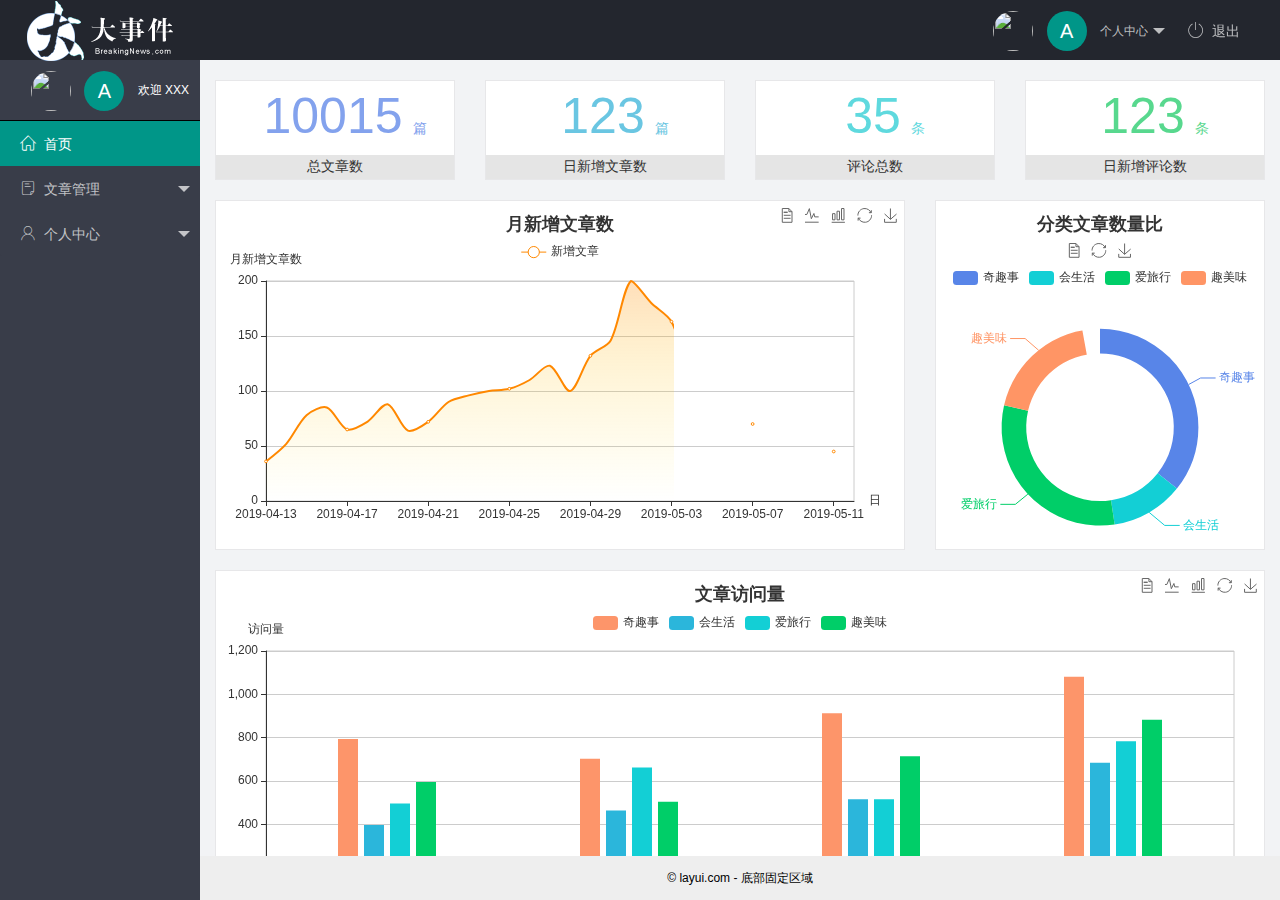
==== index.html @ 92e8a19d "主页功能完成" ====
<!DOCTYPE html>
<html>

<head>
    <meta charset="utf-8">
    <meta name="viewport" content="width=device-width, initial-scale=1, maximum-scale=1">
    <title>第四个</title>
    <!-- 引入layui的样式 -->
    <link rel="stylesheet" href="/assets/lib/layui/css/layui.css">
    <!-- 引入字体图标库 -->
    <link rel="stylesheet" href="/assets/fonts/iconfont.css">
    <!-- 引入自己的样式 -->
    <link rel="stylesheet" href="/assets/css/index.css">
</head>

<body class="layui-layout-body">
    <div class="layui-layout layui-layout-admin">
        <div class="layui-header">
            <div class="layui-logo">
                <img src="/assets/images/logo.png" alt="">
            </div>
            <!-- 头部区域（可配合layui已有的水平导航） -->
            <ul class="layui-nav layui-layout-right" >
                <li class="layui-nav-item">
                    <!-- 顶部头像区域 -->
                    <a href="javascript:;" class="userinfo">
                        <img src="http://t.cn/RCzsdCq" class="layui-nav-img">
                        <div class="text-avatar">A</div>
                        个人中心
                    </a>
                    <dl class="layui-nav-child">
                        <dd><a href="">基本资料</a></dd>
                        <dd><a href="">更换头像</a></dd>
                        <dd><a href="">重置密码</a></dd>
                    </dl>
                </li>
                <li class="layui-nav-item"><a href="javascript:;" id="btnLogout"><span class="iconfont icon-tuichu"></span>退出</a></li>
            </ul>
        </div>

        <div class="layui-side layui-bg-black">
            <div class="layui-side-scroll">
                <!-- 侧边栏头像区域 -->
                <div class="userinfo">
                    <img src="http://t.cn/RCzsdCq" class="layui-nav-img">
                    <div class="text-avatar">A</div>
                    <span id="welcome">欢迎 XXX</span>
                </div>
                <!-- 左侧导航区域（可配合layui已有的垂直导航） -->
                <ul class="layui-nav layui-nav-tree" lay-filter="test" lay-shrink="all">
                    <li class="layui-nav-item layui-this"><a href="/home/dashboard.html" target="fm"><span class="iconfont icon-home"></span>首页</a></li>
                    <li class="layui-nav-item">
                        <a class="" href="javascript:;"><span class="iconfont icon-16"></span>文章管理</a>
                        <dl class="layui-nav-child">
                            <dd><a href="javascript:;"><i class="layui-icon layui-icon-app"></i>文章类别</a></dd>
                            <dd><a href="javascript:;"><i class="layui-icon layui-icon-app"></i>文章列表</a></dd>
                            <dd><a href="javascript:;"><i class="layui-icon layui-icon-app"></i>发表文章</a></dd>
                        </dl>
                    </li>
                    <li class="layui-nav-item">
                        <a href="javascript:;"><span class="iconfont icon-user"></span>个人中心</a>
                        <dl class="layui-nav-child">
                            <dd><a href="javascript:;"><i class="layui-icon layui-icon-app"></i>基本资料</a></dd>
                            <dd><a href="javascript:;"><i class="layui-icon layui-icon-app"></i>更换头像</a></dd>
                            <dd><a href="javascript:;"><i class="layui-icon layui-icon-app"></i>重置密码</a></dd>
                        </dl>
                    </li>
                </ul>
            </div>
        </div>

        <div class="layui-body">
            <!-- 内容主体区域 -->
           <iframe name="fm" src="/home/dashboard.html" frameborder="0"></iframe>
        </div>

        <div class="layui-footer">
            <!-- 底部固定区域 -->
            © layui.com - 底部固定区域
        </div>
    </div>
    <!-- 引入layui的样式 -->
    <script src="/assets/lib/layui/layui.all.js"></script>
    <!-- 引入JQ -->
    <script src="/assets/lib/jquery.js"></script>
    <!-- 引入baseAPI -->
    <script src="/assets/js/baseAPI.js"></script>
    <!-- 引入自己的样式 -->
    <script src="/assets/js/index.js"></script>
</body>

</html>
---- assets/lib/layui/css/layui.css ----
/** layui-v2.5.5 MIT License By https://www.layui.com */
 .layui-inline,img{display:inline-block;vertical-align:middle}h1,h2,h3,h4,h5,h6{font-weight:400}.layui-edge,.layui-header,.layui-inline,.layui-main{position:relative}.layui-body,.layui-edge,.layui-elip{overflow:hidden}.layui-btn,.layui-edge,.layui-inline,img{vertical-align:middle}.layui-btn,.layui-disabled,.layui-icon,.layui-unselect{-moz-user-select:none;-webkit-user-select:none;-ms-user-select:none}.layui-elip,.layui-form-checkbox span,.layui-form-pane .layui-form-label{text-overflow:ellipsis;white-space:nowrap}.layui-breadcrumb,.layui-tree-btnGroup{visibility:hidden}blockquote,body,button,dd,div,dl,dt,form,h1,h2,h3,h4,h5,h6,input,li,ol,p,pre,td,textarea,th,ul{margin:0;padding:0;-webkit-tap-highlight-color:rgba(0,0,0,0)}a:active,a:hover{outline:0}img{border:none}li{list-style:none}table{border-collapse:collapse;border-spacing:0}h4,h5,h6{font-size:100%}button,input,optgroup,option,select,textarea{font-family:inherit;font-size:inherit;font-style:inherit;font-weight:inherit;outline:0}pre{white-space:pre-wrap;white-space:-moz-pre-wrap;white-space:-pre-wrap;white-space:-o-pre-wrap;word-wrap:break-word}body{line-height:24px;font:14px Helvetica Neue,Helvetica,PingFang SC,Tahoma,Arial,sans-serif}hr{height:1px;margin:10px 0;border:0;clear:both}a{color:#333;text-decoration:none}a:hover{color:#777}a cite{font-style:normal;*cursor:pointer}.layui-border-box,.layui-border-box *{box-sizing:border-box}.layui-box,.layui-box *{box-sizing:content-box}.layui-clear{clear:both;*zoom:1}.layui-clear:after{content:'\20';clear:both;*zoom:1;display:block;height:0}.layui-inline{*display:inline;*zoom:1}.layui-edge{display:inline-block;width:0;height:0;border-width:6px;border-style:dashed;border-color:transparent}.layui-edge-top{top:-4px;border-bottom-color:#999;border-bottom-style:solid}.layui-edge-right{border-left-color:#999;border-left-style:solid}.layui-edge-bottom{top:2px;border-top-color:#999;border-top-style:solid}.layui-edge-left{border-right-color:#999;border-right-style:solid}.layui-disabled,.layui-disabled:hover{color:#d2d2d2!important;cursor:not-allowed!important}.layui-circle{border-radius:100%}.layui-show{display:block!important}.layui-hide{display:none!important}@font-face{font-family:layui-icon;src:url(../font/iconfont.eot?v=250);src:url(../font/iconfont.eot?v=250#iefix) format('embedded-opentype'),url(../font/iconfont.woff2?v=250) format('woff2'),url(../font/iconfont.woff?v=250) format('woff'),url(../font/iconfont.ttf?v=250) format('truetype'),url(../font/iconfont.svg?v=250#layui-icon) format('svg')}.layui-icon{font-family:layui-icon!important;font-size:16px;font-style:normal;-webkit-font-smoothing:antialiased;-moz-osx-font-smoothing:grayscale}.layui-icon-reply-fill:before{content:"\e611"}.layui-icon-set-fill:before{content:"\e614"}.layui-icon-menu-fill:before{content:"\e60f"}.layui-icon-search:before{content:"\e615"}.layui-icon-share:before{content:"\e641"}.layui-icon-set-sm:before{content:"\e620"}.layui-icon-engine:before{content:"\e628"}.layui-icon-close:before{content:"\1006"}.layui-icon-close-fill:before{content:"\1007"}.layui-icon-chart-screen:before{content:"\e629"}.layui-icon-star:before{content:"\e600"}.layui-icon-circle-dot:before{content:"\e617"}.layui-icon-chat:before{content:"\e606"}.layui-icon-release:before{content:"\e609"}.layui-icon-list:before{content:"\e60a"}.layui-icon-chart:before{content:"\e62c"}.layui-icon-ok-circle:before{content:"\1005"}.layui-icon-layim-theme:before{content:"\e61b"}.layui-icon-table:before{content:"\e62d"}.layui-icon-right:before{content:"\e602"}.layui-icon-left:before{content:"\e603"}.layui-icon-cart-simple:before{content:"\e698"}.layui-icon-face-cry:before{content:"\e69c"}.layui-icon-face-smile:before{content:"\e6af"}.layui-icon-survey:before{content:"\e6b2"}.layui-icon-tree:before{content:"\e62e"}.layui-icon-upload-circle:before{content:"\e62f"}.layui-icon-add-circle:before{content:"\e61f"}.layui-icon-download-circle:before{content:"\e601"}.layui-icon-templeate-1:before{content:"\e630"}.layui-icon-util:before{content:"\e631"}.layui-icon-face-surprised:before{content:"\e664"}.layui-icon-edit:before{content:"\e642"}.layui-icon-speaker:before{content:"\e645"}.layui-icon-down:before{content:"\e61a"}.layui-icon-file:before{content:"\e621"}.layui-icon-layouts:before{content:"\e632"}.layui-icon-rate-half:before{content:"\e6c9"}.layui-icon-add-circle-fine:before{content:"\e608"}.layui-icon-prev-circle:before{content:"\e633"}.layui-icon-read:before{content:"\e705"}.layui-icon-404:before{content:"\e61c"}.layui-icon-carousel:before{content:"\e634"}.layui-icon-help:before{content:"\e607"}.layui-icon-code-circle:before{content:"\e635"}.layui-icon-water:before{content:"\e636"}.layui-icon-username:before{content:"\e66f"}.layui-icon-find-fill:before{content:"\e670"}.layui-icon-about:before{content:"\e60b"}.layui-icon-location:before{content:"\e715"}.layui-icon-up:before{content:"\e619"}.layui-icon-pause:before{content:"\e651"}.layui-icon-date:before{content:"\e637"}.layui-icon-layim-uploadfile:before{content:"\e61d"}.layui-icon-delete:before{content:"\e640"}.layui-icon-play:before{content:"\e652"}.layui-icon-top:before{content:"\e604"}.layui-icon-friends:before{content:"\e612"}.layui-icon-refresh-3:before{content:"\e9aa"}.layui-icon-ok:before{content:"\e605"}.layui-icon-layer:before{content:"\e638"}.layui-icon-face-smile-fine:before{content:"\e60c"}.layui-icon-dollar:before{content:"\e659"}.layui-icon-group:before{content:"\e613"}.layui-icon-layim-download:before{content:"\e61e"}.layui-icon-picture-fine:before{content:"\e60d"}.layui-icon-link:before{content:"\e64c"}.layui-icon-diamond:before{content:"\e735"}.layui-icon-log:before{content:"\e60e"}.layui-icon-rate-solid:before{content:"\e67a"}.layui-icon-fonts-del:before{content:"\e64f"}.layui-icon-unlink:before{content:"\e64d"}.layui-icon-fonts-clear:before{content:"\e639"}.layui-icon-triangle-r:before{content:"\e623"}.layui-icon-circle:before{content:"\e63f"}.layui-icon-radio:before{content:"\e643"}.layui-icon-align-center:before{content:"\e647"}.layui-icon-align-right:before{content:"\e648"}.layui-icon-align-left:before{content:"\e649"}.layui-icon-loading-1:before{content:"\e63e"}.layui-icon-return:before{content:"\e65c"}.layui-icon-fonts-strong:before{content:"\e62b"}.layui-icon-upload:before{content:"\e67c"}.layui-icon-dialogue:before{content:"\e63a"}.layui-icon-video:before{content:"\e6ed"}.layui-icon-headset:before{content:"\e6fc"}.layui-icon-cellphone-fine:before{content:"\e63b"}.layui-icon-add-1:before{content:"\e654"}.layui-icon-face-smile-b:before{content:"\e650"}.layui-icon-fonts-html:before{content:"\e64b"}.layui-icon-form:before{content:"\e63c"}.layui-icon-cart:before{content:"\e657"}.layui-icon-camera-fill:before{content:"\e65d"}.layui-icon-tabs:before{content:"\e62a"}.layui-icon-fonts-code:before{content:"\e64e"}.layui-icon-fire:before{content:"\e756"}.layui-icon-set:before{content:"\e716"}.layui-icon-fonts-u:before{content:"\e646"}.layui-icon-triangle-d:before{content:"\e625"}.layui-icon-tips:before{content:"\e702"}.layui-icon-picture:before{content:"\e64a"}.layui-icon-more-vertical:before{content:"\e671"}.layui-icon-flag:before{content:"\e66c"}.layui-icon-loading:before{content:"\e63d"}.layui-icon-fonts-i:before{content:"\e644"}.layui-icon-refresh-1:before{content:"\e666"}.layui-icon-rmb:before{content:"\e65e"}.layui-icon-home:before{content:"\e68e"}.layui-icon-user:before{content:"\e770"}.layui-icon-notice:before{content:"\e667"}.layui-icon-login-weibo:before{content:"\e675"}.layui-icon-voice:before{content:"\e688"}.layui-icon-upload-drag:before{content:"\e681"}.layui-icon-login-qq:before{content:"\e676"}.layui-icon-snowflake:before{content:"\e6b1"}.layui-icon-file-b:before{content:"\e655"}.layui-icon-template:before{content:"\e663"}.layui-icon-auz:before{content:"\e672"}.layui-icon-console:before{content:"\e665"}.layui-icon-app:before{content:"\e653"}.layui-icon-prev:before{content:"\e65a"}.layui-icon-website:before{content:"\e7ae"}.layui-icon-next:before{content:"\e65b"}.layui-icon-component:before{content:"\e857"}.layui-icon-more:before{content:"\e65f"}.layui-icon-login-wechat:before{content:"\e677"}.layui-icon-shrink-right:before{content:"\e668"}.layui-icon-spread-left:before{content:"\e66b"}.layui-icon-camera:before{content:"\e660"}.layui-icon-note:before{content:"\e66e"}.layui-icon-refresh:before{content:"\e669"}.layui-icon-female:before{content:"\e661"}.layui-icon-male:before{content:"\e662"}.layui-icon-password:before{content:"\e673"}.layui-icon-senior:before{content:"\e674"}.layui-icon-theme:before{content:"\e66a"}.layui-icon-tread:before{content:"\e6c5"}.layui-icon-praise:before{content:"\e6c6"}.layui-icon-star-fill:before{content:"\e658"}.layui-icon-rate:before{content:"\e67b"}.layui-icon-template-1:before{content:"\e656"}.layui-icon-vercode:before{content:"\e679"}.layui-icon-cellphone:before{content:"\e678"}.layui-icon-screen-full:before{content:"\e622"}.layui-icon-screen-restore:before{content:"\e758"}.layui-icon-cols:before{content:"\e610"}.layui-icon-export:before{content:"\e67d"}.layui-icon-print:before{content:"\e66d"}.layui-icon-slider:before{content:"\e714"}.layui-icon-addition:before{content:"\e624"}.layui-icon-subtraction:before{content:"\e67e"}.layui-icon-service:before{content:"\e626"}.layui-icon-transfer:before{content:"\e691"}.layui-main{width:1140px;margin:0 auto}.layui-header{z-index:1000;height:60px}.layui-header a:hover{transition:all .5s;-webkit-transition:all .5s}.layui-side{position:fixed;left:0;top:0;bottom:0;z-index:999;width:200px;overflow-x:hidden}.layui-side-scroll{position:relative;width:220px;height:100%;overflow-x:hidden}.layui-body{position:absolute;left:200px;right:0;top:0;bottom:0;z-index:998;width:auto;overflow-y:auto;box-sizing:border-box}.layui-layout-body{overflow:hidden}.layui-layout-admin .layui-header{background-color:#23262E}.layui-layout-admin .layui-side{top:60px;width:200px;overflow-x:hidden}.layui-layout-admin .layui-body{position:fixed;top:60px;bottom:44px}.layui-layout-admin .layui-main{width:auto;margin:0 15px}.layui-layout-admin .layui-footer{position:fixed;left:200px;right:0;bottom:0;height:44px;line-height:44px;padding:0 15px;background-color:#eee}.layui-layout-admin .layui-logo{position:absolute;left:0;top:0;width:200px;height:100%;line-height:60px;text-align:center;color:#009688;font-size:16px}.layui-layout-admin .layui-header .layui-nav{background:0 0}.layui-layout-left{position:absolute!important;left:200px;top:0}.layui-layout-right{position:absolute!important;right:0;top:0}.layui-container{position:relative;margin:0 auto;padding:0 15px;box-sizing:border-box}.layui-fluid{position:relative;margin:0 auto;padding:0 15px}.layui-row:after,.layui-row:before{content:'';display:block;clear:both}.layui-col-lg1,.layui-col-lg10,.layui-col-lg11,.layui-col-lg12,.layui-col-lg2,.layui-col-lg3,.layui-col-lg4,.layui-col-lg5,.layui-col-lg6,.layui-col-lg7,.layui-col-lg8,.layui-col-lg9,.layui-col-md1,.layui-col-md10,.layui-col-md11,.layui-col-md12,.layui-col-md2,.layui-col-md3,.layui-col-md4,.layui-col-md5,.layui-col-md6,.layui-col-md7,.layui-col-md8,.layui-col-md9,.layui-col-sm1,.layui-col-sm10,.layui-col-sm11,.layui-col-sm12,.layui-col-sm2,.layui-col-sm3,.layui-col-sm4,.layui-col-sm5,.layui-col-sm6,.layui-col-sm7,.layui-col-sm8,.layui-col-sm9,.layui-col-xs1,.layui-col-xs10,.layui-col-xs11,.layui-col-xs12,.layui-col-xs2,.layui-col-xs3,.layui-col-xs4,.layui-col-xs5,.layui-col-xs6,.layui-col-xs7,.layui-col-xs8,.layui-col-xs9{position:relative;display:block;box-sizing:border-box}.layui-col-xs1,.layui-col-xs10,.layui-col-xs11,.layui-col-xs12,.layui-col-xs2,.layui-col-xs3,.layui-col-xs4,.layui-col-xs5,.layui-col-xs6,.layui-col-xs7,.layui-col-xs8,.layui-col-xs9{float:left}.layui-col-xs1{width:8.33333333%}.layui-col-xs2{width:16.66666667%}.layui-col-xs3{width:25%}.layui-col-xs4{width:33.33333333%}.layui-col-xs5{width:41.66666667%}.layui-col-xs6{width:50%}.layui-col-xs7{width:58.33333333%}.layui-col-xs8{width:66.66666667%}.layui-col-xs9{width:75%}.layui-col-xs10{width:83.33333333%}.layui-col-xs11{width:91.66666667%}.layui-col-xs12{width:100%}.layui-col-xs-offset1{margin-left:8.33333333%}.layui-col-xs-offset2{margin-left:16.66666667%}.layui-col-xs-offset3{margin-left:25%}.layui-col-xs-offset4{margin-left:33.33333333%}.layui-col-xs-offset5{margin-left:41.66666667%}.layui-col-xs-offset6{margin-left:50%}.layui-col-xs-offset7{margin-left:58.33333333%}.layui-col-xs-offset8{margin-left:66.66666667%}.layui-col-xs-offset9{margin-left:75%}.layui-col-xs-offset10{margin-left:83.33333333%}.layui-col-xs-offset11{margin-left:91.66666667%}.layui-col-xs-offset12{margin-left:100%}@media screen and (max-width:768px){.layui-hide-xs{display:none!important}.layui-show-xs-block{display:block!important}.layui-show-xs-inline{display:inline!important}.layui-show-xs-inline-block{display:inline-block!important}}@media screen and (min-width:768px){.layui-container{width:750px}.layui-hide-sm{display:none!important}.layui-show-sm-block{display:block!important}.layui-show-sm-inline{display:inline!important}.layui-show-sm-inline-block{display:inline-block!important}.layui-col-sm1,.layui-col-sm10,.layui-col-sm11,.layui-col-sm12,.layui-col-sm2,.layui-col-sm3,.layui-col-sm4,.layui-col-sm5,.layui-col-sm6,.layui-col-sm7,.layui-col-sm8,.layui-col-sm9{float:left}.layui-col-sm1{width:8.33333333%}.layui-col-sm2{width:16.66666667%}.layui-col-sm3{width:25%}.layui-col-sm4{width:33.33333333%}.layui-col-sm5{width:41.66666667%}.layui-col-sm6{width:50%}.layui-col-sm7{width:58.33333333%}.layui-col-sm8{width:66.66666667%}.layui-col-sm9{width:75%}.layui-col-sm10{width:83.33333333%}.layui-col-sm11{width:91.66666667%}.layui-col-sm12{width:100%}.layui-col-sm-offset1{margin-left:8.33333333%}.layui-col-sm-offset2{margin-left:16.66666667%}.layui-col-sm-offset3{margin-left:25%}.layui-col-sm-offset4{margin-left:33.33333333%}.layui-col-sm-offset5{margin-left:41.66666667%}.layui-col-sm-offset6{margin-left:50%}.layui-col-sm-offset7{margin-left:58.33333333%}.layui-col-sm-offset8{margin-left:66.66666667%}.layui-col-sm-offset9{margin-left:75%}.layui-col-sm-offset10{margin-left:83.33333333%}.layui-col-sm-offset11{margin-left:91.66666667%}.layui-col-sm-offset12{margin-left:100%}}@media screen and (min-width:992px){.layui-container{width:970px}.layui-hide-md{display:none!important}.layui-show-md-block{display:block!important}.layui-show-md-inline{display:inline!important}.layui-show-md-inline-block{display:inline-block!important}.layui-col-md1,.layui-col-md10,.layui-col-md11,.layui-col-md12,.layui-col-md2,.layui-col-md3,.layui-col-md4,.layui-col-md5,.layui-col-md6,.layui-col-md7,.layui-col-md8,.layui-col-md9{float:left}.layui-col-md1{width:8.33333333%}.layui-col-md2{width:16.66666667%}.layui-col-md3{width:25%}.layui-col-md4{width:33.33333333%}.layui-col-md5{width:41.66666667%}.layui-col-md6{width:50%}.layui-col-md7{width:58.33333333%}.layui-col-md8{width:66.66666667%}.layui-col-md9{width:75%}.layui-col-md10{width:83.33333333%}.layui-col-md11{width:91.66666667%}.layui-col-md12{width:100%}.layui-col-md-offset1{margin-left:8.33333333%}.layui-col-md-offset2{margin-left:16.66666667%}.layui-col-md-offset3{margin-left:25%}.layui-col-md-offset4{margin-left:33.33333333%}.layui-col-md-offset5{margin-left:41.66666667%}.layui-col-md-offset6{margin-left:50%}.layui-col-md-offset7{margin-left:58.33333333%}.layui-col-md-offset8{margin-left:66.66666667%}.layui-col-md-offset9{margin-left:75%}.layui-col-md-offset10{margin-left:83.33333333%}.layui-col-md-offset11{margin-left:91.66666667%}.layui-col-md-offset12{margin-left:100%}}@media screen and (min-width:1200px){.layui-container{width:1170px}.layui-hide-lg{display:none!important}.layui-show-lg-block{display:block!important}.layui-show-lg-inline{display:inline!important}.layui-show-lg-inline-block{display:inline-block!important}.layui-col-lg1,.layui-col-lg10,.layui-col-lg11,.layui-col-lg12,.layui-col-lg2,.layui-col-lg3,.layui-col-lg4,.layui-col-lg5,.layui-col-lg6,.layui-col-lg7,.layui-col-lg8,.layui-col-lg9{float:left}.layui-col-lg1{width:8.33333333%}.layui-col-lg2{width:16.66666667%}.layui-col-lg3{width:25%}.layui-col-lg4{width:33.33333333%}.layui-col-lg5{width:41.66666667%}.layui-col-lg6{width:50%}.layui-col-lg7{width:58.33333333%}.layui-col-lg8{width:66.66666667%}.layui-col-lg9{width:75%}.layui-col-lg10{width:83.33333333%}.layui-col-lg11{width:91.66666667%}.layui-col-lg12{width:100%}.layui-col-lg-offset1{margin-left:8.33333333%}.layui-col-lg-offset2{margin-left:16.66666667%}.layui-col-lg-offset3{margin-left:25%}.layui-col-lg-offset4{margin-left:33.33333333%}.layui-col-lg-offset5{margin-left:41.66666667%}.layui-col-lg-offset6{margin-left:50%}.layui-col-lg-offset7{margin-left:58.33333333%}.layui-col-lg-offset8{margin-left:66.66666667%}.layui-col-lg-offset9{margin-left:75%}.layui-col-lg-offset10{margin-left:83.33333333%}.layui-col-lg-offset11{margin-left:91.66666667%}.layui-col-lg-offset12{margin-left:100%}}.layui-col-space1{margin:-.5px}.layui-col-space1>*{padding:.5px}.layui-col-space3{margin:-1.5px}.layui-col-space3>*{padding:1.5px}.layui-col-space5{margin:-2.5px}.layui-col-space5>*{padding:2.5px}.layui-col-space8{margin:-3.5px}.layui-col-space8>*{padding:3.5px}.layui-col-space10{margin:-5px}.layui-col-space10>*{padding:5px}.layui-col-space12{margin:-6px}.layui-col-space12>*{padding:6px}.layui-col-space15{margin:-7.5px}.layui-col-space15>*{padding:7.5px}.layui-col-space18{margin:-9px}.layui-col-space18>*{padding:9px}.layui-col-space20{margin:-10px}.layui-col-space20>*{padding:10px}.layui-col-space22{margin:-11px}.layui-col-space22>*{padding:11px}.layui-col-space25{margin:-12.5px}.layui-col-space25>*{padding:12.5px}.layui-col-space30{margin:-15px}.layui-col-space30>*{padding:15px}.layui-btn,.layui-input,.layui-select,.layui-textarea,.layui-upload-button{outline:0;-webkit-appearance:none;transition:all .3s;-webkit-transition:all .3s;box-sizing:border-box}.layui-elem-quote{margin-bottom:10px;padding:15px;line-height:22px;border-left:5px solid #009688;border-radius:0 2px 2px 0;background-color:#f2f2f2}.layui-quote-nm{border-style:solid;border-width:1px 1px 1px 5px;background:0 0}.layui-elem-field{margin-bottom:10px;padding:0;border-width:1px;border-style:solid}.layui-elem-field legend{margin-left:20px;padding:0 10px;font-size:20px;font-weight:300}.layui-field-title{margin:10px 0 20px;border-width:1px 0 0}.layui-field-box{padding:10px 15px}.layui-field-title .layui-field-box{padding:10px 0}.layui-progress{position:relative;height:6px;border-radius:20px;background-color:#e2e2e2}.layui-progress-bar{position:absolute;left:0;top:0;width:0;max-width:100%;height:6px;border-radius:20px;text-align:right;background-color:#5FB878;transition:all .3s;-webkit-transition:all .3s}.layui-progress-big,.layui-progress-big .layui-progress-bar{height:18px;line-height:18px}.layui-progress-text{position:relative;top:-20px;line-height:18px;font-size:12px;color:#666}.layui-progress-big .layui-progress-text{position:static;padding:0 10px;color:#fff}.layui-collapse{border-width:1px;border-style:solid;border-radius:2px}.layui-colla-content,.layui-colla-item{border-top-width:1px;border-top-style:solid}.layui-colla-item:first-child{border-top:none}.layui-colla-title{position:relative;height:42px;line-height:42px;padding:0 15px 0 35px;color:#333;background-color:#f2f2f2;cursor:pointer;font-size:14px;overflow:hidden}.layui-colla-content{display:none;padding:10px 15px;line-height:22px;color:#666}.layui-colla-icon{position:absolute;left:15px;top:0;font-size:14px}.layui-card{margin-bottom:15px;border-radius:2px;background-color:#fff;box-shadow:0 1px 2px 0 rgba(0,0,0,.05)}.layui-card:last-child{margin-bottom:0}.layui-card-header{position:relative;height:42px;line-height:42px;padding:0 15px;border-bottom:1px solid #f6f6f6;color:#333;border-radius:2px 2px 0 0;font-size:14px}.layui-bg-black,.layui-bg-blue,.layui-bg-cyan,.layui-bg-green,.layui-bg-orange,.layui-bg-red{color:#fff!important}.layui-card-body{position:relative;padding:10px 15px;line-height:24px}.layui-card-body[pad15]{padding:15px}.layui-card-body[pad20]{padding:20px}.layui-card-body .layui-table{margin:5px 0}.layui-card .layui-tab{margin:0}.layui-panel-window{position:relative;padding:15px;border-radius:0;border-top:5px solid #E6E6E6;background-color:#fff}.layui-auxiliar-moving{position:fixed;left:0;right:0;top:0;bottom:0;width:100%;height:100%;background:0 0;z-index:9999999999}.layui-form-label,.layui-form-mid,.layui-form-select,.layui-input-block,.layui-input-inline,.layui-textarea{position:relative}.layui-bg-red{background-color:#FF5722!important}.layui-bg-orange{background-color:#FFB800!important}.layui-bg-green{background-color:#009688!important}.layui-bg-cyan{background-color:#2F4056!important}.layui-bg-blue{background-color:#1E9FFF!important}.layui-bg-black{background-color:#393D49!important}.layui-bg-gray{background-color:#eee!important;color:#666!important}.layui-badge-rim,.layui-colla-content,.layui-colla-item,.layui-collapse,.layui-elem-field,.layui-form-pane .layui-form-item[pane],.layui-form-pane .layui-form-label,.layui-input,.layui-layedit,.layui-layedit-tool,.layui-quote-nm,.layui-select,.layui-tab-bar,.layui-tab-card,.layui-tab-title,.layui-tab-title .layui-this:after,.layui-textarea{border-color:#e6e6e6}.layui-timeline-item:before,hr{background-color:#e6e6e6}.layui-text{line-height:22px;font-size:14px;color:#666}.layui-text h1,.layui-text h2,.layui-text h3{font-weight:500;color:#333}.layui-text h1{font-size:30px}.layui-text h2{font-size:24px}.layui-text h3{font-size:18px}.layui-text a:not(.layui-btn){color:#01AAED}.layui-text a:not(.layui-btn):hover{text-decoration:underline}.layui-text ul{padding:5px 0 5px 15px}.layui-text ul li{margin-top:5px;list-style-type:disc}.layui-text em,.layui-word-aux{color:#999!important;padding:0 5px!important}.layui-btn{display:inline-block;height:38px;line-height:38px;padding:0 18px;background-color:#009688;color:#fff;white-space:nowrap;text-align:center;font-size:14px;border:none;border-radius:2px;cursor:pointer}.layui-btn:hover{opacity:.8;filter:alpha(opacity=80);color:#fff}.layui-btn:active{opacity:1;filter:alpha(opacity=100)}.layui-btn+.layui-btn{margin-left:10px}.layui-btn-container{font-size:0}.layui-btn-container .layui-btn{margin-right:10px;margin-bottom:10px}.layui-btn-container .layui-btn+.layui-btn{margin-left:0}.layui-table .layui-btn-container .layui-btn{margin-bottom:9px}.layui-btn-radius{border-radius:100px}.layui-btn .layui-icon{margin-right:3px;font-size:18px;vertical-align:bottom;vertical-align:middle\9}.layui-btn-primary{border:1px solid #C9C9C9;background-color:#fff;color:#555}.layui-btn-primary:hover{border-color:#009688;color:#333}.layui-btn-normal{background-color:#1E9FFF}.layui-btn-warm{background-color:#FFB800}.layui-btn-danger{background-color:#FF5722}.layui-btn-checked{background-color:#5FB878}.layui-btn-disabled,.layui-btn-disabled:active,.layui-btn-disabled:hover{border:1px solid #e6e6e6;background-color:#FBFBFB;color:#C9C9C9;cursor:not-allowed;opacity:1}.layui-btn-lg{height:44px;line-height:44px;padding:0 25px;font-size:16px}.layui-btn-sm{height:30px;line-height:30px;padding:0 10px;font-size:12px}.layui-btn-sm i{font-size:16px!important}.layui-btn-xs{height:22px;line-height:22px;padding:0 5px;font-size:12px}.layui-btn-xs i{font-size:14px!important}.layui-btn-group{display:inline-block;vertical-align:middle;font-size:0}.layui-btn-group .layui-btn{margin-left:0!important;margin-right:0!important;border-left:1px solid rgba(255,255,255,.5);border-radius:0}.layui-btn-group .layui-btn-primary{border-left:none}.layui-btn-group .layui-btn-primary:hover{border-color:#C9C9C9;color:#009688}.layui-btn-group .layui-btn:first-child{border-left:none;border-radius:2px 0 0 2px}.layui-btn-group .layui-btn-primary:first-child{border-left:1px solid #c9c9c9}.layui-btn-group .layui-btn:last-child{border-radius:0 2px 2px 0}.layui-btn-group .layui-btn+.layui-btn{margin-left:0}.layui-btn-group+.layui-btn-group{margin-left:10px}.layui-btn-fluid{width:100%}.layui-input,.layui-select,.layui-textarea{height:38px;line-height:1.3;line-height:38px\9;border-width:1px;border-style:solid;background-color:#fff;border-radius:2px}.layui-input::-webkit-input-placeholder,.layui-select::-webkit-input-placeholder,.layui-textarea::-webkit-input-placeholder{line-height:1.3}.layui-input,.layui-textarea{display:block;width:100%;padding-left:10px}.layui-input:hover,.layui-textarea:hover{border-color:#D2D2D2!important}.layui-input:focus,.layui-textarea:focus{border-color:#C9C9C9!important}.layui-textarea{min-height:100px;height:auto;line-height:20px;padding:6px 10px;resize:vertical}.layui-select{padding:0 10px}.layui-form input[type=checkbox],.layui-form input[type=radio],.layui-form select{display:none}.layui-form [lay-ignore]{display:initial}.layui-form-item{margin-bottom:15px;clear:both;*zoom:1}.layui-form-item:after{content:'\20';clear:both;*zoom:1;display:block;height:0}.layui-form-label{float:left;display:block;padding:9px 15px;width:80px;font-weight:400;line-height:20px;text-align:right}.layui-form-label-col{display:block;float:none;padding:9px 0;line-height:20px;text-align:left}.layui-form-item .layui-inline{margin-bottom:5px;margin-right:10px}.layui-input-block{margin-left:110px;min-height:36px}.layui-input-inline{display:inline-block;vertical-align:middle}.layui-form-item .layui-input-inline{float:left;width:190px;margin-right:10px}.layui-form-text .layui-input-inline{width:auto}.layui-form-mid{float:left;display:block;padding:9px 0!important;line-height:20px;margin-right:10px}.layui-form-danger+.layui-form-select .layui-input,.layui-form-danger:focus{border-color:#FF5722!important}.layui-form-select .layui-input{padding-right:30px;cursor:pointer}.layui-form-select .layui-edge{position:absolute;right:10px;top:50%;margin-top:-3px;cursor:pointer;border-width:6px;border-top-color:#c2c2c2;border-top-style:solid;transition:all .3s;-webkit-transition:all .3s}.layui-form-select dl{display:none;position:absolute;left:0;top:42px;padding:5px 0;z-index:899;min-width:100%;border:1px solid #d2d2d2;max-height:300px;overflow-y:auto;background-color:#fff;border-radius:2px;box-shadow:0 2px 4px rgba(0,0,0,.12);box-sizing:border-box}.layui-form-select dl dd,.layui-form-select dl dt{padding:0 10px;line-height:36px;white-space:nowrap;overflow:hidden;text-overflow:ellipsis}.layui-form-select dl dt{font-size:12px;color:#999}.layui-form-select dl dd{cursor:pointer}.layui-form-select dl dd:hover{background-color:#f2f2f2;-webkit-transition:.5s all;transition:.5s all}.layui-form-select .layui-select-group dd{padding-left:20px}.layui-form-select dl dd.layui-select-tips{padding-left:10px!important;color:#999}.layui-form-select dl dd.layui-this{background-color:#5FB878;color:#fff}.layui-form-checkbox,.layui-form-select dl dd.layui-disabled{background-color:#fff}.layui-form-selected dl{display:block}.layui-form-checkbox,.layui-form-checkbox *,.layui-form-switch{display:inline-block;vertical-align:middle}.layui-form-selected .layui-edge{margin-top:-9px;-webkit-transform:rotate(180deg);transform:rotate(180deg);margin-top:-3px\9}:root .layui-form-selected .layui-edge{margin-top:-9px\0/IE9}.layui-form-selectup dl{top:auto;bottom:42px}.layui-select-none{margin:5px 0;text-align:center;color:#999}.layui-select-disabled .layui-disabled{border-color:#eee!important}.layui-select-disabled .layui-edge{border-top-color:#d2d2d2}.layui-form-checkbox{position:relative;height:30px;line-height:30px;margin-right:10px;padding-right:30px;cursor:pointer;font-size:0;-webkit-transition:.1s linear;transition:.1s linear;box-sizing:border-box}.layui-form-checkbox span{padding:0 10px;height:100%;font-size:14px;border-radius:2px 0 0 2px;background-color:#d2d2d2;color:#fff;overflow:hidden}.layui-form-checkbox:hover span{background-color:#c2c2c2}.layui-form-checkbox i{position:absolute;right:0;top:0;width:30px;height:28px;border:1px solid #d2d2d2;border-left:none;border-radius:0 2px 2px 0;color:#fff;font-size:20px;text-align:center}.layui-form-checkbox:hover i{border-color:#c2c2c2;color:#c2c2c2}.layui-form-checked,.layui-form-checked:hover{border-color:#5FB878}.layui-form-checked span,.layui-form-checked:hover span{background-color:#5FB878}.layui-form-checked i,.layui-form-checked:hover i{color:#5FB878}.layui-form-item .layui-form-checkbox{margin-top:4px}.layui-form-checkbox[lay-skin=primary]{height:auto!important;line-height:normal!important;min-width:18px;min-height:18px;border:none!important;margin-right:0;padding-left:28px;padding-right:0;background:0 0}.layui-form-checkbox[lay-skin=primary] span{padding-left:0;padding-right:15px;line-height:18px;background:0 0;color:#666}.layui-form-checkbox[lay-skin=primary] i{right:auto;left:0;width:16px;height:16px;line-height:16px;border:1px solid #d2d2d2;font-size:12px;border-radius:2px;background-color:#fff;-webkit-transition:.1s linear;transition:.1s linear}.layui-form-checkbox[lay-skin=primary]:hover i{border-color:#5FB878;color:#fff}.layui-form-checked[lay-skin=primary] i{border-color:#5FB878!important;background-color:#5FB878;color:#fff}.layui-checkbox-disbaled[lay-skin=primary] span{background:0 0!important;color:#c2c2c2}.layui-checkbox-disbaled[lay-skin=primary]:hover i{border-color:#d2d2d2}.layui-form-item .layui-form-checkbox[lay-skin=primary]{margin-top:10px}.layui-form-switch{position:relative;height:22px;line-height:22px;min-width:35px;padding:0 5px;margin-top:8px;border:1px solid #d2d2d2;border-radius:20px;cursor:pointer;background-color:#fff;-webkit-transition:.1s linear;transition:.1s linear}.layui-form-switch i{position:absolute;left:5px;top:3px;width:16px;height:16px;border-radius:20px;background-color:#d2d2d2;-webkit-transition:.1s linear;transition:.1s linear}.layui-form-switch em{position:relative;top:0;width:25px;margin-left:21px;padding:0!important;text-align:center!important;color:#999!important;font-style:normal!important;font-size:12px}.layui-form-onswitch{border-color:#5FB878;background-color:#5FB878}.layui-checkbox-disbaled,.layui-checkbox-disbaled i{border-color:#e2e2e2!important}.layui-form-onswitch i{left:100%;margin-left:-21px;background-color:#fff}.layui-form-onswitch em{margin-left:5px;margin-right:21px;color:#fff!important}.layui-checkbox-disbaled span{background-color:#e2e2e2!important}.layui-checkbox-disbaled:hover i{color:#fff!important}[lay-radio]{display:none}.layui-form-radio,.layui-form-radio *{display:inline-block;vertical-align:middle}.layui-form-radio{line-height:28px;margin:6px 10px 0 0;padding-right:10px;cursor:pointer;font-size:0}.layui-form-radio *{font-size:14px}.layui-form-radio>i{margin-right:8px;font-size:22px;color:#c2c2c2}.layui-form-radio>i:hover,.layui-form-radioed>i{color:#5FB878}.layui-radio-disbaled>i{color:#e2e2e2!important}.layui-form-pane .layui-form-label{width:110px;padding:8px 15px;height:38px;line-height:20px;border-width:1px;border-style:solid;border-radius:2px 0 0 2px;text-align:center;background-color:#FBFBFB;overflow:hidden;box-sizing:border-box}.layui-form-pane .layui-input-inline{margin-left:-1px}.layui-form-pane .layui-input-block{margin-left:110px;left:-1px}.layui-form-pane .layui-input{border-radius:0 2px 2px 0}.layui-form-pane .layui-form-text .layui-form-label{float:none;width:100%;border-radius:2px;box-sizing:border-box;text-align:left}.layui-form-pane .layui-form-text .layui-input-inline{display:block;margin:0;top:-1px;clear:both}.layui-form-pane .layui-form-text .layui-input-block{margin:0;left:0;top:-1px}.layui-form-pane .layui-form-text .layui-textarea{min-height:100px;border-radius:0 0 2px 2px}.layui-form-pane .layui-form-checkbox{margin:4px 0 4px 10px}.layui-form-pane .layui-form-radio,.layui-form-pane .layui-form-switch{margin-top:6px;margin-left:10px}.layui-form-pane .layui-form-item[pane]{position:relative;border-width:1px;border-style:solid}.layui-form-pane .layui-form-item[pane] .layui-form-label{position:absolute;left:0;top:0;height:100%;border-width:0 1px 0 0}.layui-form-pane .layui-form-item[pane] .layui-input-inline{margin-left:110px}@media screen and (max-width:450px){.layui-form-item .layui-form-label{text-overflow:ellipsis;overflow:hidden;white-space:nowrap}.layui-form-item .layui-inline{display:block;margin-right:0;margin-bottom:20px;clear:both}.layui-form-item .layui-inline:after{content:'\20';clear:both;display:block;height:0}.layui-form-item .layui-input-inline{display:block;float:none;left:-3px;width:auto;margin:0 0 10px 112px}.layui-form-item .layui-input-inline+.layui-form-mid{margin-left:110px;top:-5px;padding:0}.layui-form-item .layui-form-checkbox{margin-right:5px;margin-bottom:5px}}.layui-layedit{border-width:1px;border-style:solid;border-radius:2px}.layui-layedit-tool{padding:3px 5px;border-bottom-width:1px;border-bottom-style:solid;font-size:0}.layedit-tool-fixed{position:fixed;top:0;border-top:1px solid #e2e2e2}.layui-layedit-tool .layedit-tool-mid,.layui-layedit-tool .layui-icon{display:inline-block;vertical-align:middle;text-align:center;font-size:14px}.layui-layedit-tool .layui-icon{position:relative;width:32px;height:30px;line-height:30px;margin:3px 5px;color:#777;cursor:pointer;border-radius:2px}.layui-layedit-tool .layui-icon:hover{color:#393D49}.layui-layedit-tool .layui-icon:active{color:#000}.layui-layedit-tool .layedit-tool-active{background-color:#e2e2e2;color:#000}.layui-layedit-tool .layui-disabled,.layui-layedit-tool .layui-disabled:hover{color:#d2d2d2;cursor:not-allowed}.layui-layedit-tool .layedit-tool-mid{width:1px;height:18px;margin:0 10px;background-color:#d2d2d2}.layedit-tool-html{width:50px!important;font-size:30px!important}.layedit-tool-b,.layedit-tool-code,.layedit-tool-help{font-size:16px!important}.layedit-tool-d,.layedit-tool-face,.layedit-tool-image,.layedit-tool-unlink{font-size:18px!important}.layedit-tool-image input{position:absolute;font-size:0;left:0;top:0;width:100%;height:100%;opacity:.01;filter:Alpha(opacity=1);cursor:pointer}.layui-layedit-iframe iframe{display:block;width:100%}#LAY_layedit_code{overflow:hidden}.layui-laypage{display:inline-block;*display:inline;*zoom:1;vertical-align:middle;margin:10px 0;font-size:0}.layui-laypage>a:first-child,.layui-laypage>a:first-child em{border-radius:2px 0 0 2px}.layui-laypage>a:last-child,.layui-laypage>a:last-child em{border-radius:0 2px 2px 0}.layui-laypage>:first-child{margin-left:0!important}.layui-laypage>:last-child{margin-right:0!important}.layui-laypage a,.layui-laypage button,.layui-laypage input,.layui-laypage select,.layui-laypage span{border:1px solid #e2e2e2}.layui-laypage a,.layui-laypage span{display:inline-block;*display:inline;*zoom:1;vertical-align:middle;padding:0 15px;height:28px;line-height:28px;margin:0 -1px 5px 0;background-color:#fff;color:#333;font-size:12px}.layui-flow-more a *,.layui-laypage input,.layui-table-view select[lay-ignore]{display:inline-block}.layui-laypage a:hover{color:#009688}.layui-laypage em{font-style:normal}.layui-laypage .layui-laypage-spr{color:#999;font-weight:700}.layui-laypage a{text-decoration:none}.layui-laypage .layui-laypage-curr{position:relative}.layui-laypage .layui-laypage-curr em{position:relative;color:#fff}.layui-laypage .layui-laypage-curr .layui-laypage-em{position:absolute;left:-1px;top:-1px;padding:1px;width:100%;height:100%;background-color:#009688}.layui-laypage-em{border-radius:2px}.layui-laypage-next em,.layui-laypage-prev em{font-family:Sim sun;font-size:16px}.layui-laypage .layui-laypage-count,.layui-laypage .layui-laypage-limits,.layui-laypage .layui-laypage-refresh,.layui-laypage .layui-laypage-skip{margin-left:10px;margin-right:10px;padding:0;border:none}.layui-laypage .layui-laypage-limits,.layui-laypage .layui-laypage-refresh{vertical-align:top}.layui-laypage .layui-laypage-refresh i{font-size:18px;cursor:pointer}.layui-laypage select{height:22px;padding:3px;border-radius:2px;cursor:pointer}.layui-laypage .layui-laypage-skip{height:30px;line-height:30px;color:#999}.layui-laypage button,.layui-laypage input{height:30px;line-height:30px;border-radius:2px;vertical-align:top;background-color:#fff;box-sizing:border-box}.layui-laypage input{width:40px;margin:0 10px;padding:0 3px;text-align:center}.layui-laypage input:focus,.layui-laypage select:focus{border-color:#009688!important}.layui-laypage button{margin-left:10px;padding:0 10px;cursor:pointer}.layui-table,.layui-table-view{margin:10px 0}.layui-flow-more{margin:10px 0;text-align:center;color:#999;font-size:14px}.layui-flow-more a{height:32px;line-height:32px}.layui-flow-more a *{vertical-align:top}.layui-flow-more a cite{padding:0 20px;border-radius:3px;background-color:#eee;color:#333;font-style:normal}.layui-flow-more a cite:hover{opacity:.8}.layui-flow-more a i{font-size:30px;color:#737383}.layui-table{width:100%;background-color:#fff;color:#666}.layui-table tr{transition:all .3s;-webkit-transition:all .3s}.layui-table th{text-align:left;font-weight:400}.layui-table tbody tr:hover,.layui-table thead tr,.layui-table-click,.layui-table-header,.layui-table-hover,.layui-table-mend,.layui-table-patch,.layui-table-tool,.layui-table-total,.layui-table-total tr,.layui-table[lay-even] tr:nth-child(even){background-color:#f2f2f2}.layui-table td,.layui-table th,.layui-table-col-set,.layui-table-fixed-r,.layui-table-grid-down,.layui-table-header,.layui-table-page,.layui-table-tips-main,.layui-table-tool,.layui-table-total,.layui-table-view,.layui-table[lay-skin=line],.layui-table[lay-skin=row]{border-width:1px;border-style:solid;border-color:#e6e6e6}.layui-table td,.layui-table th{position:relative;padding:9px 15px;min-height:20px;line-height:20px;font-size:14px}.layui-table[lay-skin=line] td,.layui-table[lay-skin=line] th{border-width:0 0 1px}.layui-table[lay-skin=row] td,.layui-table[lay-skin=row] th{border-width:0 1px 0 0}.layui-table[lay-skin=nob] td,.layui-table[lay-skin=nob] th{border:none}.layui-table img{max-width:100px}.layui-table[lay-size=lg] td,.layui-table[lay-size=lg] th{padding:15px 30px}.layui-table-view .layui-table[lay-size=lg] .layui-table-cell{height:40px;line-height:40px}.layui-table[lay-size=sm] td,.layui-table[lay-size=sm] th{font-size:12px;padding:5px 10px}.layui-table-view .layui-table[lay-size=sm] .layui-table-cell{height:20px;line-height:20px}.layui-table[lay-data]{display:none}.layui-table-box{position:relative;overflow:hidden}.layui-table-view .layui-table{position:relative;width:auto;margin:0}.layui-table-view .layui-table[lay-skin=line]{border-width:0 1px 0 0}.layui-table-view .layui-table[lay-skin=row]{border-width:0 0 1px}.layui-table-view .layui-table td,.layui-table-view .layui-table th{padding:5px 0;border-top:none;border-left:none}.layui-table-view .layui-table th.layui-unselect .layui-table-cell span{cursor:pointer}.layui-table-view .layui-table td{cursor:default}.layui-table-view .layui-table td[data-edit=text]{cursor:text}.layui-table-view .layui-form-checkbox[lay-skin=primary] i{width:18px;height:18px}.layui-table-view .layui-form-radio{line-height:0;padding:0}.layui-table-view .layui-form-radio>i{margin:0;font-size:20px}.layui-table-init{position:absolute;left:0;top:0;width:100%;height:100%;text-align:center;z-index:110}.layui-table-init .layui-icon{position:absolute;left:50%;top:50%;margin:-15px 0 0 -15px;font-size:30px;color:#c2c2c2}.layui-table-header{border-width:0 0 1px;overflow:hidden}.layui-table-header .layui-table{margin-bottom:-1px}.layui-table-tool .layui-inline[lay-event]{position:relative;width:26px;height:26px;padding:5px;line-height:16px;margin-right:10px;text-align:center;color:#333;border:1px solid #ccc;cursor:pointer;-webkit-transition:.5s all;transition:.5s all}.layui-table-tool .layui-inline[lay-event]:hover{border:1px solid #999}.layui-table-tool-temp{padding-right:120px}.layui-table-tool-self{position:absolute;right:17px;top:10px}.layui-table-tool .layui-table-tool-self .layui-inline[lay-event]{margin:0 0 0 10px}.layui-table-tool-panel{position:absolute;top:29px;left:-1px;padding:5px 0;min-width:150px;min-height:40px;border:1px solid #d2d2d2;text-align:left;overflow-y:auto;background-color:#fff;box-shadow:0 2px 4px rgba(0,0,0,.12)}.layui-table-cell,.layui-table-tool-panel li{overflow:hidden;text-overflow:ellipsis;white-space:nowrap}.layui-table-tool-panel li{padding:0 10px;line-height:30px;-webkit-transition:.5s all;transition:.5s all}.layui-table-tool-panel li .layui-form-checkbox[lay-skin=primary]{width:100%;padding-left:28px}.layui-table-tool-panel li:hover{background-color:#f2f2f2}.layui-table-tool-panel li .layui-form-checkbox[lay-skin=primary] i{position:absolute;left:0;top:0}.layui-table-tool-panel li .layui-form-checkbox[lay-skin=primary] span{padding:0}.layui-table-tool .layui-table-tool-self .layui-table-tool-panel{left:auto;right:-1px}.layui-table-col-set{position:absolute;right:0;top:0;width:20px;height:100%;border-width:0 0 0 1px;background-color:#fff}.layui-table-sort{width:10px;height:20px;margin-left:5px;cursor:pointer!important}.layui-table-sort .layui-edge{position:absolute;left:5px;border-width:5px}.layui-table-sort .layui-table-sort-asc{top:3px;border-top:none;border-bottom-style:solid;border-bottom-color:#b2b2b2}.layui-table-sort .layui-table-sort-asc:hover{border-bottom-color:#666}.layui-table-sort .layui-table-sort-desc{bottom:5px;border-bottom:none;border-top-style:solid;border-top-color:#b2b2b2}.layui-table-sort .layui-table-sort-desc:hover{border-top-color:#666}.layui-table-sort[lay-sort=asc] .layui-table-sort-asc{border-bottom-color:#000}.layui-table-sort[lay-sort=desc] .layui-table-sort-desc{border-top-color:#000}.layui-table-cell{height:28px;line-height:28px;padding:0 15px;position:relative;box-sizing:border-box}.layui-table-cell .layui-form-checkbox[lay-skin=primary]{top:-1px;padding:0}.layui-table-cell .layui-table-link{color:#01AAED}.laytable-cell-checkbox,.laytable-cell-numbers,.laytable-cell-radio,.laytable-cell-space{padding:0;text-align:center}.layui-table-body{position:relative;overflow:auto;margin-right:-1px;margin-bottom:-1px}.layui-table-body .layui-none{line-height:26px;padding:15px;text-align:center;color:#999}.layui-table-fixed{position:absolute;left:0;top:0;z-index:101}.layui-table-fixed .layui-table-body{overflow:hidden}.layui-table-fixed-l{box-shadow:0 -1px 8px rgba(0,0,0,.08)}.layui-table-fixed-r{left:auto;right:-1px;border-width:0 0 0 1px;box-shadow:-1px 0 8px rgba(0,0,0,.08)}.layui-table-fixed-r .layui-table-header{position:relative;overflow:visible}.layui-table-mend{position:absolute;right:-49px;top:0;height:100%;width:50px}.layui-table-tool{position:relative;z-index:890;width:100%;min-height:50px;line-height:30px;padding:10px 15px;border-width:0 0 1px}.layui-table-tool .layui-btn-container{margin-bottom:-10px}.layui-table-page,.layui-table-total{border-width:1px 0 0;margin-bottom:-1px;overflow:hidden}.layui-table-page{position:relative;width:100%;padding:7px 7px 0;height:41px;font-size:12px;white-space:nowrap}.layui-table-page>div{height:26px}.layui-table-page .layui-laypage{margin:0}.layui-table-page .layui-laypage a,.layui-table-page .layui-laypage span{height:26px;line-height:26px;margin-bottom:10px;border:none;background:0 0}.layui-table-page .layui-laypage a,.layui-table-page .layui-laypage span.layui-laypage-curr{padding:0 12px}.layui-table-page .layui-laypage span{margin-left:0;padding:0}.layui-table-page .layui-laypage .layui-laypage-prev{margin-left:-7px!important}.layui-table-page .layui-laypage .layui-laypage-curr .layui-laypage-em{left:0;top:0;padding:0}.layui-table-page .layui-laypage button,.layui-table-page .layui-laypage input{height:26px;line-height:26px}.layui-table-page .layui-laypage input{width:40px}.layui-table-page .layui-laypage button{padding:0 10px}.layui-table-page select{height:18px}.layui-table-patch .layui-table-cell{padding:0;width:30px}.layui-table-edit{position:absolute;left:0;top:0;width:100%;height:100%;padding:0 14px 1px;border-radius:0;box-shadow:1px 1px 20px rgba(0,0,0,.15)}.layui-table-edit:focus{border-color:#5FB878!important}select.layui-table-edit{padding:0 0 0 10px;border-color:#C9C9C9}.layui-table-view .layui-form-checkbox,.layui-table-view .layui-form-radio,.layui-table-view .layui-form-switch{top:0;margin:0;box-sizing:content-box}.layui-table-view .layui-form-checkbox{top:-1px;height:26px;line-height:26px}.layui-table-view .layui-form-checkbox i{height:26px}.layui-table-grid .layui-table-cell{overflow:visible}.layui-table-grid-down{position:absolute;top:0;right:0;width:26px;height:100%;padding:5px 0;border-width:0 0 0 1px;text-align:center;background-color:#fff;color:#999;cursor:pointer}.layui-table-grid-down .layui-icon{position:absolute;top:50%;left:50%;margin:-8px 0 0 -8px}.layui-table-grid-down:hover{background-color:#fbfbfb}body .layui-table-tips .layui-layer-content{background:0 0;padding:0;box-shadow:0 1px 6px rgba(0,0,0,.12)}.layui-table-tips-main{margin:-44px 0 0 -1px;max-height:150px;padding:8px 15px;font-size:14px;overflow-y:scroll;background-color:#fff;color:#666}.layui-table-tips-c{position:absolute;right:-3px;top:-13px;width:20px;height:20px;padding:3px;cursor:pointer;background-color:#666;border-radius:50%;color:#fff}.layui-table-tips-c:hover{background-color:#777}.layui-table-tips-c:before{position:relative;right:-2px}.layui-upload-file{display:none!important;opacity:.01;filter:Alpha(opacity=1)}.layui-upload-drag,.layui-upload-form,.layui-upload-wrap{display:inline-block}.layui-upload-list{margin:10px 0}.layui-upload-choose{padding:0 10px;color:#999}.layui-upload-drag{position:relative;padding:30px;border:1px dashed #e2e2e2;background-color:#fff;text-align:center;cursor:pointer;color:#999}.layui-upload-drag .layui-icon{font-size:50px;color:#009688}.layui-upload-drag[lay-over]{border-color:#009688}.layui-upload-iframe{position:absolute;width:0;height:0;border:0;visibility:hidden}.layui-upload-wrap{position:relative;vertical-align:middle}.layui-upload-wrap .layui-upload-file{display:block!important;position:absolute;left:0;top:0;z-index:10;font-size:100px;width:100%;height:100%;opacity:.01;filter:Alpha(opacity=1);cursor:pointer}.layui-transfer-active,.layui-transfer-box{display:inline-block;vertical-align:middle}.layui-transfer-box,.layui-transfer-header,.layui-transfer-search{border-width:0;border-style:solid;border-color:#e6e6e6}.layui-transfer-box{position:relative;border-width:1px;width:200px;height:360px;border-radius:2px;background-color:#fff}.layui-transfer-box .layui-form-checkbox{width:100%;margin:0!important}.layui-transfer-header{height:38px;line-height:38px;padding:0 10px;border-bottom-width:1px}.layui-transfer-search{position:relative;padding:10px;border-bottom-width:1px}.layui-transfer-search .layui-input{height:32px;padding-left:30px;font-size:12px}.layui-transfer-search .layui-icon-search{position:absolute;left:20px;top:50%;margin-top:-8px;color:#666}.layui-transfer-active{margin:0 15px}.layui-transfer-active .layui-btn{display:block;margin:0;padding:0 15px;background-color:#5FB878;border-color:#5FB878;color:#fff}.layui-transfer-active .layui-btn-disabled{background-color:#FBFBFB;border-color:#e6e6e6;color:#C9C9C9}.layui-transfer-active .layui-btn:first-child{margin-bottom:15px}.layui-transfer-active .layui-btn .layui-icon{margin:0;font-size:14px!important}.layui-transfer-data{padding:5px 0;overflow:auto}.layui-transfer-data li{height:32px;line-height:32px;padding:0 10px}.layui-transfer-data li:hover{background-color:#f2f2f2;transition:.5s all}.layui-transfer-data .layui-none{padding:15px 10px;text-align:center;color:#999}.layui-nav{position:relative;padding:0 20px;background-color:#393D49;color:#fff;border-radius:2px;font-size:0;box-sizing:border-box}.layui-nav *{font-size:14px}.layui-nav .layui-nav-item{position:relative;display:inline-block;*display:inline;*zoom:1;vertical-align:middle;line-height:60px}.layui-nav .layui-nav-item a{display:block;padding:0 20px;color:#fff;color:rgba(255,255,255,.7);transition:all .3s;-webkit-transition:all .3s}.layui-nav .layui-this:after,.layui-nav-bar,.layui-nav-tree .layui-nav-itemed:after{position:absolute;left:0;top:0;width:0;height:5px;background-color:#5FB878;transition:all .2s;-webkit-transition:all .2s}.layui-nav-bar{z-index:1000}.layui-nav .layui-nav-item a:hover,.layui-nav .layui-this a{color:#fff}.layui-nav .layui-this:after{content:'';top:auto;bottom:0;width:100%}.layui-nav-img{width:30px;height:30px;margin-right:10px;border-radius:50%}.layui-nav .layui-nav-more{content:'';width:0;height:0;border-style:solid dashed dashed;border-color:#fff transparent transparent;overflow:hidden;cursor:pointer;transition:all .2s;-webkit-transition:all .2s;position:absolute;top:50%;right:3px;margin-top:-3px;border-width:6px;border-top-color:rgba(255,255,255,.7)}.layui-nav .layui-nav-mored,.layui-nav-itemed>a .layui-nav-more{margin-top:-9px;border-style:dashed dashed solid;border-color:transparent transparent #fff}.layui-nav-child{display:none;position:absolute;left:0;top:65px;min-width:100%;line-height:36px;padding:5px 0;box-shadow:0 2px 4px rgba(0,0,0,.12);border:1px solid #d2d2d2;background-color:#fff;z-index:100;border-radius:2px;white-space:nowrap}.layui-nav .layui-nav-child a{color:#333}.layui-nav .layui-nav-child a:hover{background-color:#f2f2f2;color:#000}.layui-nav-child dd{position:relative}.layui-nav .layui-nav-child dd.layui-this a,.layui-nav-child dd.layui-this{background-color:#5FB878;color:#fff}.layui-nav-child dd.layui-this:after{display:none}.layui-nav-tree{width:200px;padding:0}.layui-nav-tree .layui-nav-item{display:block;width:100%;line-height:45px}.layui-nav-tree .layui-nav-item a{position:relative;height:45px;line-height:45px;text-overflow:ellipsis;overflow:hidden;white-space:nowrap}.layui-nav-tree .layui-nav-item a:hover{background-color:#4E5465}.layui-nav-tree .layui-nav-bar{width:5px;height:0;background-color:#009688}.layui-nav-tree .layui-nav-child dd.layui-this,.layui-nav-tree .layui-nav-child dd.layui-this a,.layui-nav-tree .layui-this,.layui-nav-tree .layui-this>a,.layui-nav-tree .layui-this>a:hover{background-color:#009688;color:#fff}.layui-nav-tree .layui-this:after{display:none}.layui-nav-itemed>a,.layui-nav-tree .layui-nav-title a,.layui-nav-tree .layui-nav-title a:hover{color:#fff!important}.layui-nav-tree .layui-nav-child{position:relative;z-index:0;top:0;border:none;box-shadow:none}.layui-nav-tree .layui-nav-child a{height:40px;line-height:40px;color:#fff;color:rgba(255,255,255,.7)}.layui-nav-tree .layui-nav-child,.layui-nav-tree .layui-nav-child a:hover{background:0 0;color:#fff}.layui-nav-tree .layui-nav-more{right:10px}.layui-nav-itemed>.layui-nav-child{display:block;padding:0;background-color:rgba(0,0,0,.3)!important}.layui-nav-itemed>.layui-nav-child>.layui-this>.layui-nav-child{display:block}.layui-nav-side{position:fixed;top:0;bottom:0;left:0;overflow-x:hidden;z-index:999}.layui-bg-blue .layui-nav-bar,.layui-bg-blue .layui-nav-itemed:after,.layui-bg-blue .layui-this:after{background-color:#93D1FF}.layui-bg-blue .layui-nav-child dd.layui-this{background-color:#1E9FFF}.layui-bg-blue .layui-nav-itemed>a,.layui-nav-tree.layui-bg-blue .layui-nav-title a,.layui-nav-tree.layui-bg-blue .layui-nav-title a:hover{background-color:#007DDB!important}.layui-breadcrumb{font-size:0}.layui-breadcrumb>*{font-size:14px}.layui-breadcrumb a{color:#999!important}.layui-breadcrumb a:hover{color:#5FB878!important}.layui-breadcrumb a cite{color:#666;font-style:normal}.layui-breadcrumb span[lay-separator]{margin:0 10px;color:#999}.layui-tab{margin:10px 0;text-align:left!important}.layui-tab[overflow]>.layui-tab-title{overflow:hidden}.layui-tab-title{position:relative;left:0;height:40px;white-space:nowrap;font-size:0;border-bottom-width:1px;border-bottom-style:solid;transition:all .2s;-webkit-transition:all .2s}.layui-tab-title li{display:inline-block;*display:inline;*zoom:1;vertical-align:middle;font-size:14px;transition:all .2s;-webkit-transition:all .2s;position:relative;line-height:40px;min-width:65px;padding:0 15px;text-align:center;cursor:pointer}.layui-tab-title li a{display:block}.layui-tab-title .layui-this{color:#000}.layui-tab-title .layui-this:after{position:absolute;left:0;top:0;content:'';width:100%;height:41px;border-width:1px;border-style:solid;border-bottom-color:#fff;border-radius:2px 2px 0 0;box-sizing:border-box;pointer-events:none}.layui-tab-bar{position:absolute;right:0;top:0;z-index:10;width:30px;height:39px;line-height:39px;border-width:1px;border-style:solid;border-radius:2px;text-align:center;background-color:#fff;cursor:pointer}.layui-tab-bar .layui-icon{position:relative;display:inline-block;top:3px;transition:all .3s;-webkit-transition:all .3s}.layui-tab-item{display:none}.layui-tab-more{padding-right:30px;height:auto!important;white-space:normal!important}.layui-tab-more li.layui-this:after{border-bottom-color:#e2e2e2;border-radius:2px}.layui-tab-more .layui-tab-bar .layui-icon{top:-2px;top:3px\9;-webkit-transform:rotate(180deg);transform:rotate(180deg)}:root .layui-tab-more .layui-tab-bar .layui-icon{top:-2px\0/IE9}.layui-tab-content{padding:10px}.layui-tab-title li .layui-tab-close{position:relative;display:inline-block;width:18px;height:18px;line-height:20px;margin-left:8px;top:1px;text-align:center;font-size:14px;color:#c2c2c2;transition:all .2s;-webkit-transition:all .2s}.layui-tab-title li .layui-tab-close:hover{border-radius:2px;background-color:#FF5722;color:#fff}.layui-tab-brief>.layui-tab-title .layui-this{color:#009688}.layui-tab-brief>.layui-tab-more li.layui-this:after,.layui-tab-brief>.layui-tab-title .layui-this:after{border:none;border-radius:0;border-bottom:2px solid #5FB878}.layui-tab-brief[overflow]>.layui-tab-title .layui-this:after{top:-1px}.layui-tab-card{border-width:1px;border-style:solid;border-radius:2px;box-shadow:0 2px 5px 0 rgba(0,0,0,.1)}.layui-tab-card>.layui-tab-title{background-color:#f2f2f2}.layui-tab-card>.layui-tab-title li{margin-right:-1px;margin-left:-1px}.layui-tab-card>.layui-tab-title .layui-this{background-color:#fff}.layui-tab-card>.layui-tab-title .layui-this:after{border-top:none;border-width:1px;border-bottom-color:#fff}.layui-tab-card>.layui-tab-title .layui-tab-bar{height:40px;line-height:40px;border-radius:0;border-top:none;border-right:none}.layui-tab-card>.layui-tab-more .layui-this{background:0 0;color:#5FB878}.layui-tab-card>.layui-tab-more .layui-this:after{border:none}.layui-timeline{padding-left:5px}.layui-timeline-item{position:relative;padding-bottom:20px}.layui-timeline-axis{position:absolute;left:-5px;top:0;z-index:10;width:20px;height:20px;line-height:20px;background-color:#fff;color:#5FB878;border-radius:50%;text-align:center;cursor:pointer}.layui-timeline-axis:hover{color:#FF5722}.layui-timeline-item:before{content:'';position:absolute;left:5px;top:0;z-index:0;width:1px;height:100%}.layui-timeline-item:last-child:before{display:none}.layui-timeline-item:first-child:before{display:block}.layui-timeline-content{padding-left:25px}.layui-timeline-title{position:relative;margin-bottom:10px}.layui-badge,.layui-badge-dot,.layui-badge-rim{position:relative;display:inline-block;padding:0 6px;font-size:12px;text-align:center;background-color:#FF5722;color:#fff;border-radius:2px}.layui-badge{height:18px;line-height:18px}.layui-badge-dot{width:8px;height:8px;padding:0;border-radius:50%}.layui-badge-rim{height:18px;line-height:18px;border-width:1px;border-style:solid;background-color:#fff;color:#666}.layui-btn .layui-badge,.layui-btn .layui-badge-dot{margin-left:5px}.layui-nav .layui-badge,.layui-nav .layui-badge-dot{position:absolute;top:50%;margin:-8px 6px 0}.layui-tab-title .layui-badge,.layui-tab-title .layui-badge-dot{left:5px;top:-2px}.layui-carousel{position:relative;left:0;top:0;background-color:#f8f8f8}.layui-carousel>[carousel-item]{position:relative;width:100%;height:100%;overflow:hidden}.layui-carousel>[carousel-item]:before{position:absolute;content:'\e63d';left:50%;top:50%;width:100px;line-height:20px;margin:-10px 0 0 -50px;text-align:center;color:#c2c2c2;font-family:layui-icon!important;font-size:30px;font-style:normal;-webkit-font-smoothing:antialiased;-moz-osx-font-smoothing:grayscale}.layui-carousel>[carousel-item]>*{display:none;position:absolute;left:0;top:0;width:100%;height:100%;background-color:#f8f8f8;transition-duration:.3s;-webkit-transition-duration:.3s}.layui-carousel-updown>*{-webkit-transition:.3s ease-in-out up;transition:.3s ease-in-out up}.layui-carousel-arrow{display:none\9;opacity:0;position:absolute;left:10px;top:50%;margin-top:-18px;width:36px;height:36px;line-height:36px;text-align:center;font-size:20px;border:0;border-radius:50%;background-color:rgba(0,0,0,.2);color:#fff;-webkit-transition-duration:.3s;transition-duration:.3s;cursor:pointer}.layui-carousel-arrow[lay-type=add]{left:auto!important;right:10px}.layui-carousel:hover .layui-carousel-arrow[lay-type=add],.layui-carousel[lay-arrow=always] .layui-carousel-arrow[lay-type=add]{right:20px}.layui-carousel[lay-arrow=always] .layui-carousel-arrow{opacity:1;left:20px}.layui-carousel[lay-arrow=none] .layui-carousel-arrow{display:none}.layui-carousel-arrow:hover,.layui-carousel-ind ul:hover{background-color:rgba(0,0,0,.35)}.layui-carousel:hover .layui-carousel-arrow{display:block\9;opacity:1;left:20px}.layui-carousel-ind{position:relative;top:-35px;width:100%;line-height:0!important;text-align:center;font-size:0}.layui-carousel[lay-indicator=outside]{margin-bottom:30px}.layui-carousel[lay-indicator=outside] .layui-carousel-ind{top:10px}.layui-carousel[lay-indicator=outside] .layui-carousel-ind ul{background-color:rgba(0,0,0,.5)}.layui-carousel[lay-indicator=none] .layui-carousel-ind{display:none}.layui-carousel-ind ul{display:inline-block;padding:5px;background-color:rgba(0,0,0,.2);border-radius:10px;-webkit-transition-duration:.3s;transition-duration:.3s}.layui-carousel-ind li{display:inline-block;width:10px;height:10px;margin:0 3px;font-size:14px;background-color:#e2e2e2;background-color:rgba(255,255,255,.5);border-radius:50%;cursor:pointer;-webkit-transition-duration:.3s;transition-duration:.3s}.layui-carousel-ind li:hover{background-color:rgba(255,255,255,.7)}.layui-carousel-ind li.layui-this{background-color:#fff}.layui-carousel>[carousel-item]>.layui-carousel-next,.layui-carousel>[carousel-item]>.layui-carousel-prev,.layui-carousel>[carousel-item]>.layui-this{display:block}.layui-carousel>[carousel-item]>.layui-this{left:0}.layui-carousel>[carousel-item]>.layui-carousel-prev{left:-100%}.layui-carousel>[carousel-item]>.layui-carousel-next{left:100%}.layui-carousel>[carousel-item]>.layui-carousel-next.layui-carousel-left,.layui-carousel>[carousel-item]>.layui-carousel-prev.layui-carousel-right{left:0}.layui-carousel>[carousel-item]>.layui-this.layui-carousel-left{left:-100%}.layui-carousel>[carousel-item]>.layui-this.layui-carousel-right{left:100%}.layui-carousel[lay-anim=updown] .layui-carousel-arrow{left:50%!important;top:20px;margin:0 0 0 -18px}.layui-carousel[lay-anim=updown]>[carousel-item]>*,.layui-carousel[lay-anim=fade]>[carousel-item]>*{left:0!important}.layui-carousel[lay-anim=updown] .layui-carousel-arrow[lay-type=add]{top:auto!important;bottom:20px}.layui-carousel[lay-anim=updown] .layui-carousel-ind{position:absolute;top:50%;right:20px;width:auto;height:auto}.layui-carousel[lay-anim=updown] .layui-carousel-ind ul{padding:3px 5px}.layui-carousel[lay-anim=updown] .layui-carousel-ind li{display:block;margin:6px 0}.layui-carousel[lay-anim=updown]>[carousel-item]>.layui-this{top:0}.layui-carousel[lay-anim=updown]>[carousel-item]>.layui-carousel-prev{top:-100%}.layui-carousel[lay-anim=updown]>[carousel-item]>.layui-carousel-next{top:100%}.layui-carousel[lay-anim=updown]>[carousel-item]>.layui-carousel-next.layui-carousel-left,.layui-carousel[lay-anim=updown]>[carousel-item]>.layui-carousel-prev.layui-carousel-right{top:0}.layui-carousel[lay-anim=updown]>[carousel-item]>.layui-this.layui-carousel-left{top:-100%}.layui-carousel[lay-anim=updown]>[carousel-item]>.layui-this.layui-carousel-right{top:100%}.layui-carousel[lay-anim=fade]>[carousel-item]>.layui-carousel-next,.layui-carousel[lay-anim=fade]>[carousel-item]>.layui-carousel-prev{opacity:0}.layui-carousel[lay-anim=fade]>[carousel-item]>.layui-carousel-next.layui-carousel-left,.layui-carousel[lay-anim=fade]>[carousel-item]>.layui-carousel-prev.layui-carousel-right{opacity:1}.layui-carousel[lay-anim=fade]>[carousel-item]>.layui-this.layui-carousel-left,.layui-carousel[lay-anim=fade]>[carousel-item]>.layui-this.layui-carousel-right{opacity:0}.layui-fixbar{position:fixed;right:15px;bottom:15px;z-index:999999}.layui-fixbar li{width:50px;height:50px;line-height:50px;margin-bottom:1px;text-align:center;cursor:pointer;font-size:30px;background-color:#9F9F9F;color:#fff;border-radius:2px;opacity:.95}.layui-fixbar li:hover{opacity:.85}.layui-fixbar li:active{opacity:1}.layui-fixbar .layui-fixbar-top{display:none;font-size:40px}body .layui-util-face{border:none;background:0 0}body .layui-util-face .layui-layer-content{padding:0;background-color:#fff;color:#666;box-shadow:none}.layui-util-face .layui-layer-TipsG{display:none}.layui-util-face ul{position:relative;width:372px;padding:10px;border:1px solid #D9D9D9;background-color:#fff;box-shadow:0 0 20px rgba(0,0,0,.2)}.layui-util-face ul li{cursor:pointer;float:left;border:1px solid #e8e8e8;height:22px;width:26px;overflow:hidden;margin:-1px 0 0 -1px;padding:4px 2px;text-align:center}.layui-util-face ul li:hover{position:relative;z-index:2;border:1px solid #eb7350;background:#fff9ec}.layui-code{position:relative;margin:10px 0;padding:15px;line-height:20px;border:1px solid #ddd;border-left-width:6px;background-color:#F2F2F2;color:#333;font-family:Courier New;font-size:12px}.layui-rate,.layui-rate *{display:inline-block;vertical-align:middle}.layui-rate{padding:10px 5px 10px 0;font-size:0}.layui-rate li i.layui-icon{font-size:20px;color:#FFB800;margin-right:5px;transition:all .3s;-webkit-transition:all .3s}.layui-rate li i:hover{cursor:pointer;transform:scale(1.12);-webkit-transform:scale(1.12)}.layui-rate[readonly] li i:hover{cursor:default;transform:scale(1)}.layui-colorpicker{width:26px;height:26px;border:1px solid #e6e6e6;padding:5px;border-radius:2px;line-height:24px;display:inline-block;cursor:pointer;transition:all .3s;-webkit-transition:all .3s}.layui-colorpicker:hover{border-color:#d2d2d2}.layui-colorpicker.layui-colorpicker-lg{width:34px;height:34px;line-height:32px}.layui-colorpicker.layui-colorpicker-sm{width:24px;height:24px;line-height:22px}.layui-colorpicker.layui-colorpicker-xs{width:22px;height:22px;line-height:20px}.layui-colorpicker-trigger-bgcolor{display:block;background:url([data-uri]);border-radius:2px}.layui-colorpicker-trigger-span{display:block;height:100%;box-sizing:border-box;border:1px solid rgba(0,0,0,.15);border-radius:2px;text-align:center}.layui-colorpicker-trigger-i{display:inline-block;color:#FFF;font-size:12px}.layui-colorpicker-trigger-i.layui-icon-close{color:#999}.layui-colorpicker-main{position:absolute;z-index:66666666;width:280px;padding:7px;background:#FFF;border:1px solid #d2d2d2;border-radius:2px;box-shadow:0 2px 4px rgba(0,0,0,.12)}.layui-colorpicker-main-wrapper{height:180px;position:relative}.layui-colorpicker-basis{width:260px;height:100%;position:relative}.layui-colorpicker-basis-white{width:100%;height:100%;position:absolute;top:0;left:0;background:linear-gradient(90deg,#FFF,hsla(0,0%,100%,0))}.layui-colorpicker-basis-black{width:100%;height:100%;position:absolute;top:0;left:0;background:linear-gradient(0deg,#000,transparent)}.layui-colorpicker-basis-cursor{width:10px;height:10px;border:1px solid #FFF;border-radius:50%;position:absolute;top:-3px;right:-3px;cursor:pointer}.layui-colorpicker-side{position:absolute;top:0;right:0;width:12px;height:100%;background:linear-gradient(red,#FF0,#0F0,#0FF,#00F,#F0F,red)}.layui-colorpicker-side-slider{width:100%;height:5px;box-shadow:0 0 1px #888;box-sizing:border-box;background:#FFF;border-radius:1px;border:1px solid #f0f0f0;cursor:pointer;position:absolute;left:0}.layui-colorpicker-main-alpha{display:none;height:12px;margin-top:7px;background:url([data-uri])}.layui-colorpicker-alpha-bgcolor{height:100%;position:relative}.layui-colorpicker-alpha-slider{width:5px;height:100%;box-shadow:0 0 1px #888;box-sizing:border-box;background:#FFF;border-radius:1px;border:1px solid #f0f0f0;cursor:pointer;position:absolute;top:0}.layui-colorpicker-main-pre{padding-top:7px;font-size:0}.layui-colorpicker-pre{width:20px;height:20px;border-radius:2px;display:inline-block;margin-left:6px;margin-bottom:7px;cursor:pointer}.layui-colorpicker-pre:nth-child(11n+1){margin-left:0}.layui-colorpicker-pre-isalpha{background:url([data-uri])}.layui-colorpicker-pre.layui-this{box-shadow:0 0 3px 2px rgba(0,0,0,.15)}.layui-colorpicker-pre>div{height:100%;border-radius:2px}.layui-colorpicker-main-input{text-align:right;padding-top:7px}.layui-colorpicker-main-input .layui-btn-container .layui-btn{margin:0 0 0 10px}.layui-colorpicker-main-input div.layui-inline{float:left;margin-right:10px;font-size:14px}.layui-colorpicker-main-input input.layui-input{width:150px;height:30px;color:#666}.layui-slider{height:4px;background:#e2e2e2;border-radius:3px;position:relative;cursor:pointer}.layui-slider-bar{border-radius:3px;position:absolute;height:100%}.layui-slider-step{position:absolute;top:0;width:4px;height:4px;border-radius:50%;background:#FFF;-webkit-transform:translateX(-50%);transform:translateX(-50%)}.layui-slider-wrap{width:36px;height:36px;position:absolute;top:-16px;-webkit-transform:translateX(-50%);transform:translateX(-50%);z-index:10;text-align:center}.layui-slider-wrap-btn{width:12px;height:12px;border-radius:50%;background:#FFF;display:inline-block;vertical-align:middle;cursor:pointer;transition:.3s}.layui-slider-wrap:after{content:"";height:100%;display:inline-block;vertical-align:middle}.layui-slider-wrap-btn.layui-slider-hover,.layui-slider-wrap-btn:hover{transform:scale(1.2)}.layui-slider-wrap-btn.layui-disabled:hover{transform:scale(1)!important}.layui-slider-tips{position:absolute;top:-42px;z-index:66666666;white-space:nowrap;display:none;-webkit-transform:translateX(-50%);transform:translateX(-50%);color:#FFF;background:#000;border-radius:3px;height:25px;line-height:25px;padding:0 10px}.layui-slider-tips:after{content:'';position:absolute;bottom:-12px;left:50%;margin-left:-6px;width:0;height:0;border-width:6px;border-style:solid;border-color:#000 transparent transparent}.layui-slider-input{width:70px;height:32px;border:1px solid #e6e6e6;border-radius:3px;font-size:16px;line-height:32px;position:absolute;right:0;top:-15px}.layui-slider-input-btn{display:none;position:absolute;top:0;right:0;width:20px;height:100%;border-left:1px solid #d2d2d2}.layui-slider-input-btn i{cursor:pointer;position:absolute;right:0;bottom:0;width:20px;height:50%;font-size:12px;line-height:16px;text-align:center;color:#999}.layui-slider-input-btn i:first-child{top:0;border-bottom:1px solid #d2d2d2}.layui-slider-input-txt{height:100%;font-size:14px}.layui-slider-input-txt input{height:100%;border:none}.layui-slider-input-btn i:hover{color:#009688}.layui-slider-vertical{width:4px;margin-left:34px}.layui-slider-vertical .layui-slider-bar{width:4px}.layui-slider-vertical .layui-slider-step{top:auto;left:0;-webkit-transform:translateY(50%);transform:translateY(50%)}.layui-slider-vertical .layui-slider-wrap{top:auto;left:-16px;-webkit-transform:translateY(50%);transform:translateY(50%)}.layui-slider-vertical .layui-slider-tips{top:auto;left:2px}@media \0screen{.layui-slider-wrap-btn{margin-left:-20px}.layui-slider-vertical .layui-slider-wrap-btn{margin-left:0;margin-bottom:-20px}.layui-slider-vertical .layui-slider-tips{margin-left:-8px}.layui-slider>span{margin-left:8px}}.layui-tree{line-height:22px}.layui-tree .layui-form-checkbox{margin:0!important}.layui-tree-set{width:100%;position:relative}.layui-tree-pack{display:none;padding-left:20px;position:relative}.layui-tree-iconClick,.layui-tree-main{display:inline-block;vertical-align:middle}.layui-tree-line .layui-tree-pack{padding-left:27px}.layui-tree-line .layui-tree-set .layui-tree-set:after{content:'';position:absolute;top:14px;left:-9px;width:17px;height:0;border-top:1px dotted #c0c4cc}.layui-tree-entry{position:relative;padding:3px 0;height:20px;white-space:nowrap}.layui-tree-entry:hover{background-color:#eee}.layui-tree-line .layui-tree-entry:hover{background-color:rgba(0,0,0,0)}.layui-tree-line .layui-tree-entry:hover .layui-tree-txt{color:#999;text-decoration:underline;transition:.3s}.layui-tree-main{cursor:pointer;padding-right:10px}.layui-tree-line .layui-tree-set:before{content:'';position:absolute;top:0;left:-9px;width:0;height:100%;border-left:1px dotted #c0c4cc}.layui-tree-line .layui-tree-set.layui-tree-setLineShort:before{height:13px}.layui-tree-line .layui-tree-set.layui-tree-setHide:before{height:0}.layui-tree-iconClick{position:relative;height:20px;line-height:20px;margin:0 10px;color:#c0c4cc}.layui-tree-icon{height:12px;line-height:12px;width:12px;text-align:center;border:1px solid #c0c4cc}.layui-tree-iconClick .layui-icon{font-size:18px}.layui-tree-icon .layui-icon{font-size:12px;color:#666}.layui-tree-iconArrow{padding:0 5px}.layui-tree-iconArrow:after{content:'';position:absolute;left:4px;top:3px;z-index:100;width:0;height:0;border-width:5px;border-style:solid;border-color:transparent transparent transparent #c0c4cc;transition:.5s}.layui-tree-btnGroup,.layui-tree-editInput{position:relative;vertical-align:middle;display:inline-block}.layui-tree-spread>.layui-tree-entry>.layui-tree-iconClick>.layui-tree-iconArrow:after{transform:rotate(90deg) translate(3px,4px)}.layui-tree-txt{display:inline-block;vertical-align:middle;color:#555}.layui-tree-search{margin-bottom:15px;color:#666}.layui-tree-btnGroup .layui-icon{display:inline-block;vertical-align:middle;padding:0 2px;cursor:pointer}.layui-tree-btnGroup .layui-icon:hover{color:#999;transition:.3s}.layui-tree-entry:hover .layui-tree-btnGroup{visibility:visible}.layui-tree-editInput{height:20px;line-height:20px;padding:0 3px;border:none;background-color:rgba(0,0,0,.05)}.layui-tree-emptyText{text-align:center;color:#999}.layui-anim{-webkit-animation-duration:.3s;animation-duration:.3s;-webkit-animation-fill-mode:both;animation-fill-mode:both}.layui-anim.layui-icon{display:inline-block}.layui-anim-loop{-webkit-animation-iteration-count:infinite;animation-iteration-count:infinite}.layui-trans,.layui-trans a{transition:all .3s;-webkit-transition:all .3s}@-webkit-keyframes layui-rotate{from{-webkit-transform:rotate(0)}to{-webkit-transform:rotate(360deg)}}@keyframes layui-rotate{from{transform:rotate(0)}to{transform:rotate(360deg)}}.layui-anim-rotate{-webkit-animation-name:layui-rotate;animation-name:layui-rotate;-webkit-animation-duration:1s;animation-duration:1s;-webkit-animation-timing-function:linear;animation-timing-function:linear}@-webkit-keyframes layui-up{from{-webkit-transform:translate3d(0,100%,0);opacity:.3}to{-webkit-transform:translate3d(0,0,0);opacity:1}}@keyframes layui-up{from{transform:translate3d(0,100%,0);opacity:.3}to{transform:translate3d(0,0,0);opacity:1}}.layui-anim-up{-webkit-animation-name:layui-up;animation-name:layui-up}@-webkit-keyframes layui-upbit{from{-webkit-transform:translate3d(0,30px,0);opacity:.3}to{-webkit-transform:translate3d(0,0,0);opacity:1}}@keyframes layui-upbit{from{transform:translate3d(0,30px,0);opacity:.3}to{transform:translate3d(0,0,0);opacity:1}}.layui-anim-upbit{-webkit-animation-name:layui-upbit;animation-name:layui-upbit}@-webkit-keyframes layui-scale{0%{opacity:.3;-webkit-transform:scale(.5)}100%{opacity:1;-webkit-transform:scale(1)}}@keyframes layui-scale{0%{opacity:.3;-ms-transform:scale(.5);transform:scale(.5)}100%{opacity:1;-ms-transform:scale(1);transform:scale(1)}}.layui-anim-scale{-webkit-animation-name:layui-scale;animation-name:layui-scale}@-webkit-keyframes layui-scale-spring{0%{opacity:.5;-webkit-transform:scale(.5)}80%{opacity:.8;-webkit-transform:scale(1.1)}100%{opacity:1;-webkit-transform:scale(1)}}@keyframes layui-scale-spring{0%{opacity:.5;transform:scale(.5)}80%{opacity:.8;transform:scale(1.1)}100%{opacity:1;transform:scale(1)}}.layui-anim-scaleSpring{-webkit-animation-name:layui-scale-spring;animation-name:layui-scale-spring}@-webkit-keyframes layui-fadein{0%{opacity:0}100%{opacity:1}}@keyframes layui-fadein{0%{opacity:0}100%{opacity:1}}.layui-anim-fadein{-webkit-animation-name:layui-fadein;animation-name:layui-fadein}@-webkit-keyframes layui-fadeout{0%{opacity:1}100%{opacity:0}}@keyframes layui-fadeout{0%{opacity:1}100%{opacity:0}}.layui-anim-fadeout{-webkit-animation-name:layui-fadeout;animation-name:layui-fadeout}
---- assets/fonts/iconfont.css ----
@font-face {font-family: "iconfont";
  src: url('iconfont.eot?t=1576139966484'); /* IE9 */
  src: url('iconfont.eot?t=1576139966484#iefix') format('embedded-opentype'), /* IE6-IE8 */
  url('[data-uri]') format('woff2'),
  url('iconfont.woff?t=1576139966484') format('woff'),
  url('iconfont.ttf?t=1576139966484') format('truetype'), /* chrome, firefox, opera, Safari, Android, iOS 4.2+ */
  url('iconfont.svg?t=1576139966484#iconfont') format('svg'); /* iOS 4.1- */
}

.iconfont {
  font-family: "iconfont" !important;
  font-size: 16px;
  font-style: normal;
  -webkit-font-smoothing: antialiased;
  -moz-osx-font-smoothing: grayscale;
}

.icon-home:before {
  content: "\e6a9";
}

.icon-user:before {
  content: "\e614";
}

.icon-pinglun:before {
  content: "\e616";
}

.icon-tuichu:before {
  content: "\e865";
}

.icon-16:before {
  content: "\e615";
}
---- assets/css/index.css ----
.layui-icon {
    margin-left: 20px;
    margin-right: 8px;
}

.iconfont {
    margin-right: 8px;
}

.layui-footer {
    text-align: center;
    font-size: 12px;
}

iframe {
    width: 100%;
    height: 100%;
}

.layui-body {
    overflow: hidden;
}

a {
    transition: none !important;
}

.userinfo {
    height: 60px;
    line-height: 60px;
    text-align: center;
    font-size: 12px;
    user-select: none;
}

.layui-side-scroll .userinfo {
    border-bottom: 1px solid #000;
}

.layui-nav-img {
    width: 40px;
    height: 40px;
}

.text-avatar{
    display: inline-block;
    width: 40px;
    height: 40px;
    border-radius: 50%;
    background: #009688;
    text-align: center;
    line-height: 40px;
    font-size: 20px;
    color: #fff;
    vertical-align: middle;
    margin-right: 10px;
}
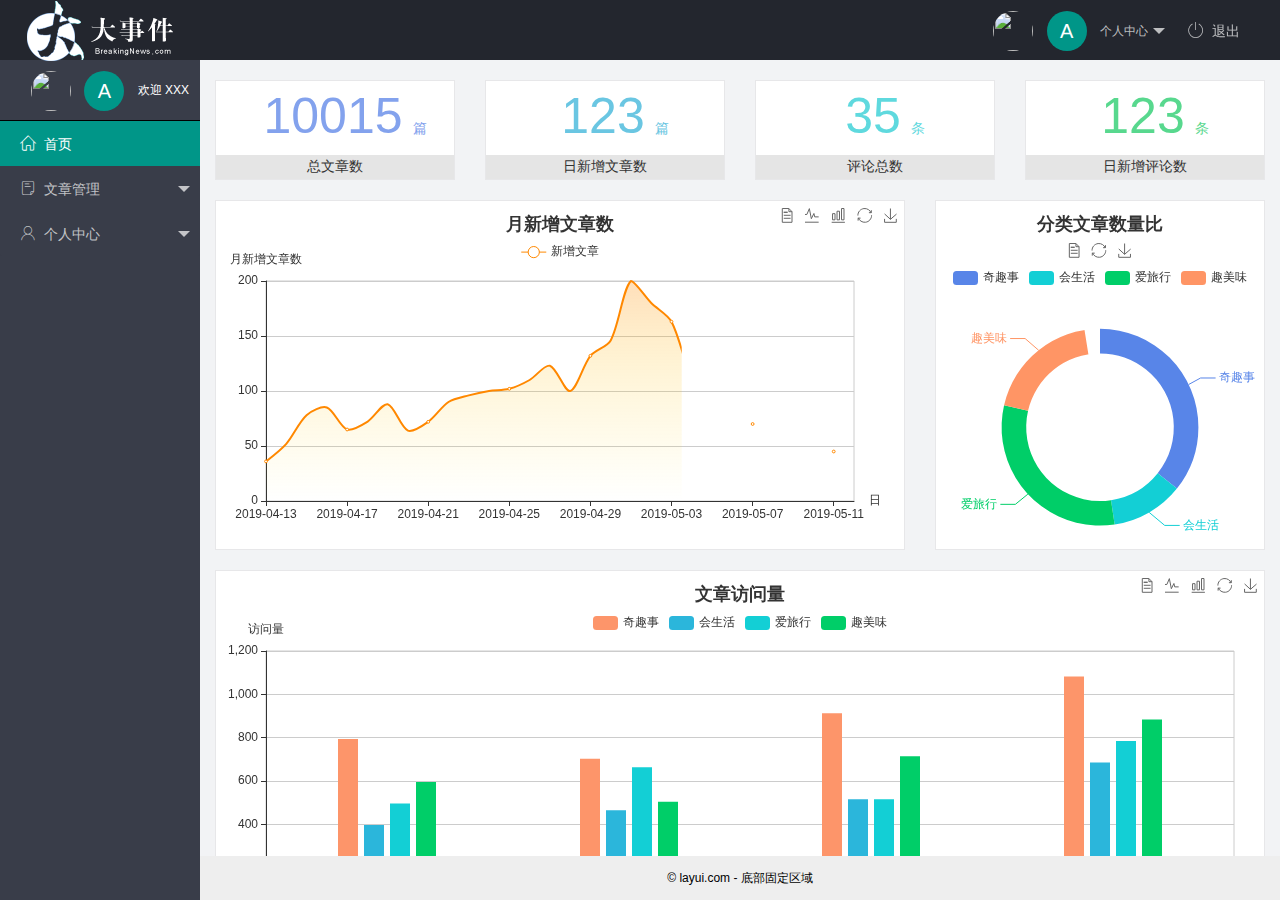
==== commit 394b6599: "个人中心功能完成" ====
--- a/index.html
+++ b/index.html
@@ -29,9 +29,9 @@
                         个人中心
                     </a>
                     <dl class="layui-nav-child">
-                        <dd><a href="">基本资料</a></dd>
-                        <dd><a href="">更换头像</a></dd>
-                        <dd><a href="">重置密码</a></dd>
+                        <dd><a href="/user/user_info.html">基本资料</a></dd>
+                        <dd><a href="/user/user_avatar.html">更换头像</a></dd>
+                        <dd><a href="/user/user_pwd.html">重置密码</a></dd>
                     </dl>
                 </li>
                 <li class="layui-nav-item"><a href="javascript:;" id="btnLogout"><span class="iconfont icon-tuichu"></span>退出</a></li>
@@ -60,9 +60,9 @@
                     <li class="layui-nav-item">
                         <a href="javascript:;"><span class="iconfont icon-user"></span>个人中心</a>
                         <dl class="layui-nav-child">
-                            <dd><a href="javascript:;"><i class="layui-icon layui-icon-app"></i>基本资料</a></dd>
-                            <dd><a href="javascript:;"><i class="layui-icon layui-icon-app"></i>更换头像</a></dd>
-                            <dd><a href="javascript:;"><i class="layui-icon layui-icon-app"></i>重置密码</a></dd>
+                            <dd><a href="/user/user_info.html" target="fm"><i class="layui-icon layui-icon-app"></i>基本资料</a></dd>
+                            <dd><a href="/user/user_avatar.html" target="fm"><i class="layui-icon layui-icon-app"></i>更换头像</a></dd>
+                            <dd><a href="/user/user_pwd.html" target="fm"><i class="layui-icon layui-icon-app"></i>重置密码</a></dd>
                         </dl>
                     </li>
                 </ul>
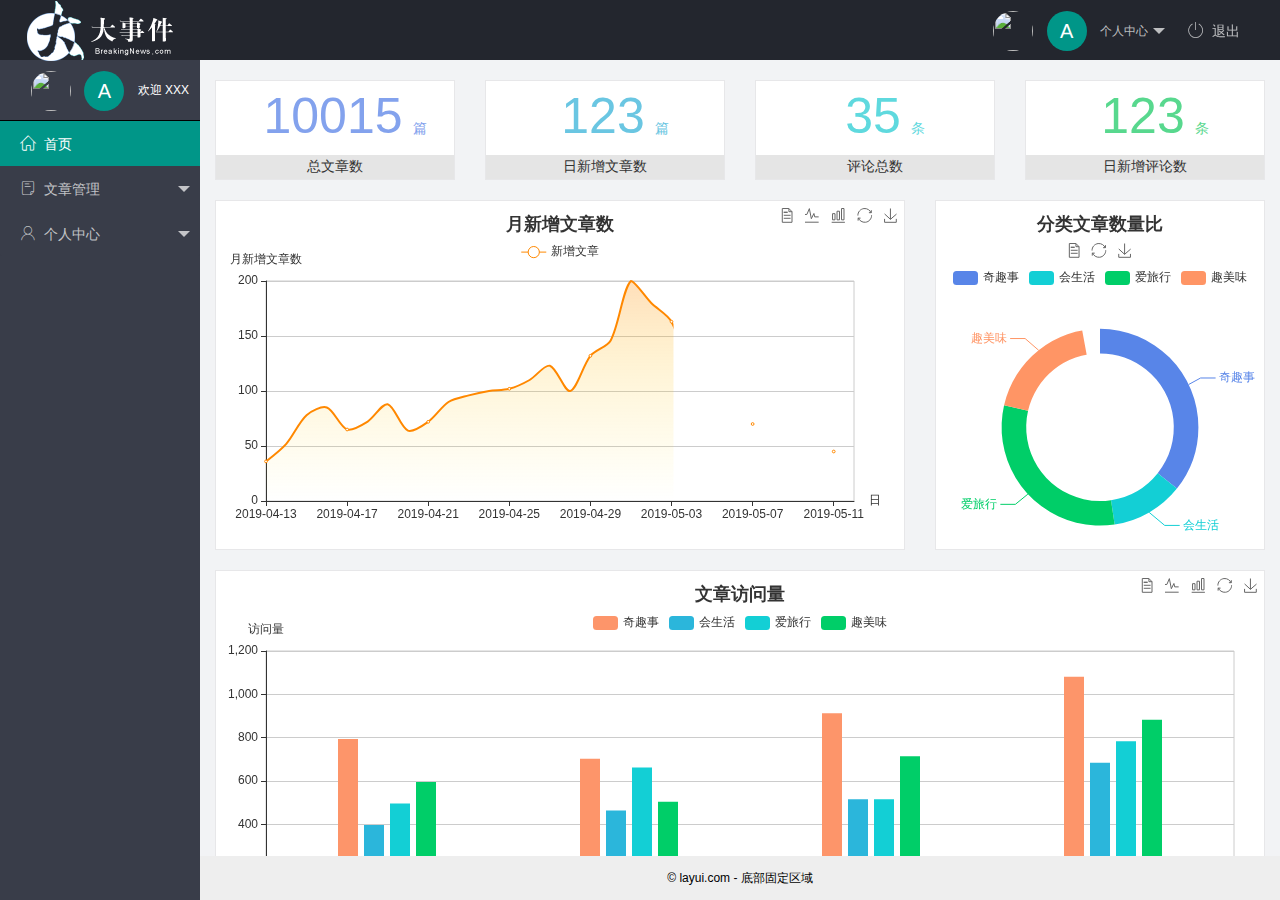
==== commit 7bb3b106: "文章功能完成！" ====
--- a/index.html
+++ b/index.html
@@ -29,9 +29,9 @@
                         个人中心
                     </a>
                     <dl class="layui-nav-child">
-                        <dd><a href="/user/user_info.html">基本资料</a></dd>
-                        <dd><a href="/user/user_avatar.html">更换头像</a></dd>
-                        <dd><a href="/user/user_pwd.html">重置密码</a></dd>
+                        <dd><a href="/user/user_info.html" target="fm">基本资料</a></dd>
+                        <dd><a href="/user/user_avatar.html" target="fm">更换头像</a></dd>
+                        <dd><a href="/user/user_pwd.html" target="fm">重置密码</a></dd>
                     </dl>
                 </li>
                 <li class="layui-nav-item"><a href="javascript:;" id="btnLogout"><span class="iconfont icon-tuichu"></span>退出</a></li>
@@ -52,9 +52,9 @@
                     <li class="layui-nav-item">
                         <a class="" href="javascript:;"><span class="iconfont icon-16"></span>文章管理</a>
                         <dl class="layui-nav-child">
-                            <dd><a href="javascript:;"><i class="layui-icon layui-icon-app"></i>文章类别</a></dd>
-                            <dd><a href="javascript:;"><i class="layui-icon layui-icon-app"></i>文章列表</a></dd>
-                            <dd><a href="javascript:;"><i class="layui-icon layui-icon-app"></i>发表文章</a></dd>
+                            <dd><a href="/atrticle/art_cate.html" target="fm"><i class="layui-icon layui-icon-app"></i>文章类别</a></dd>
+                            <dd><a href="/atrticle/art_list.html" target="fm"><i class="layui-icon layui-icon-app"></i>文章列表</a></dd>
+                            <dd><a href="/atrticle/art_pub.html" target="fm"><i class="layui-icon layui-icon-app"></i>发表文章</a></dd>
                         </dl>
                     </li>
                     <li class="layui-nav-item">
@@ -79,6 +79,7 @@
             © layui.com - 底部固定区域
         </div>
     </div>
+   
     <!-- 引入layui的样式 -->
     <script src="/assets/lib/layui/layui.all.js"></script>
     <!-- 引入JQ -->
